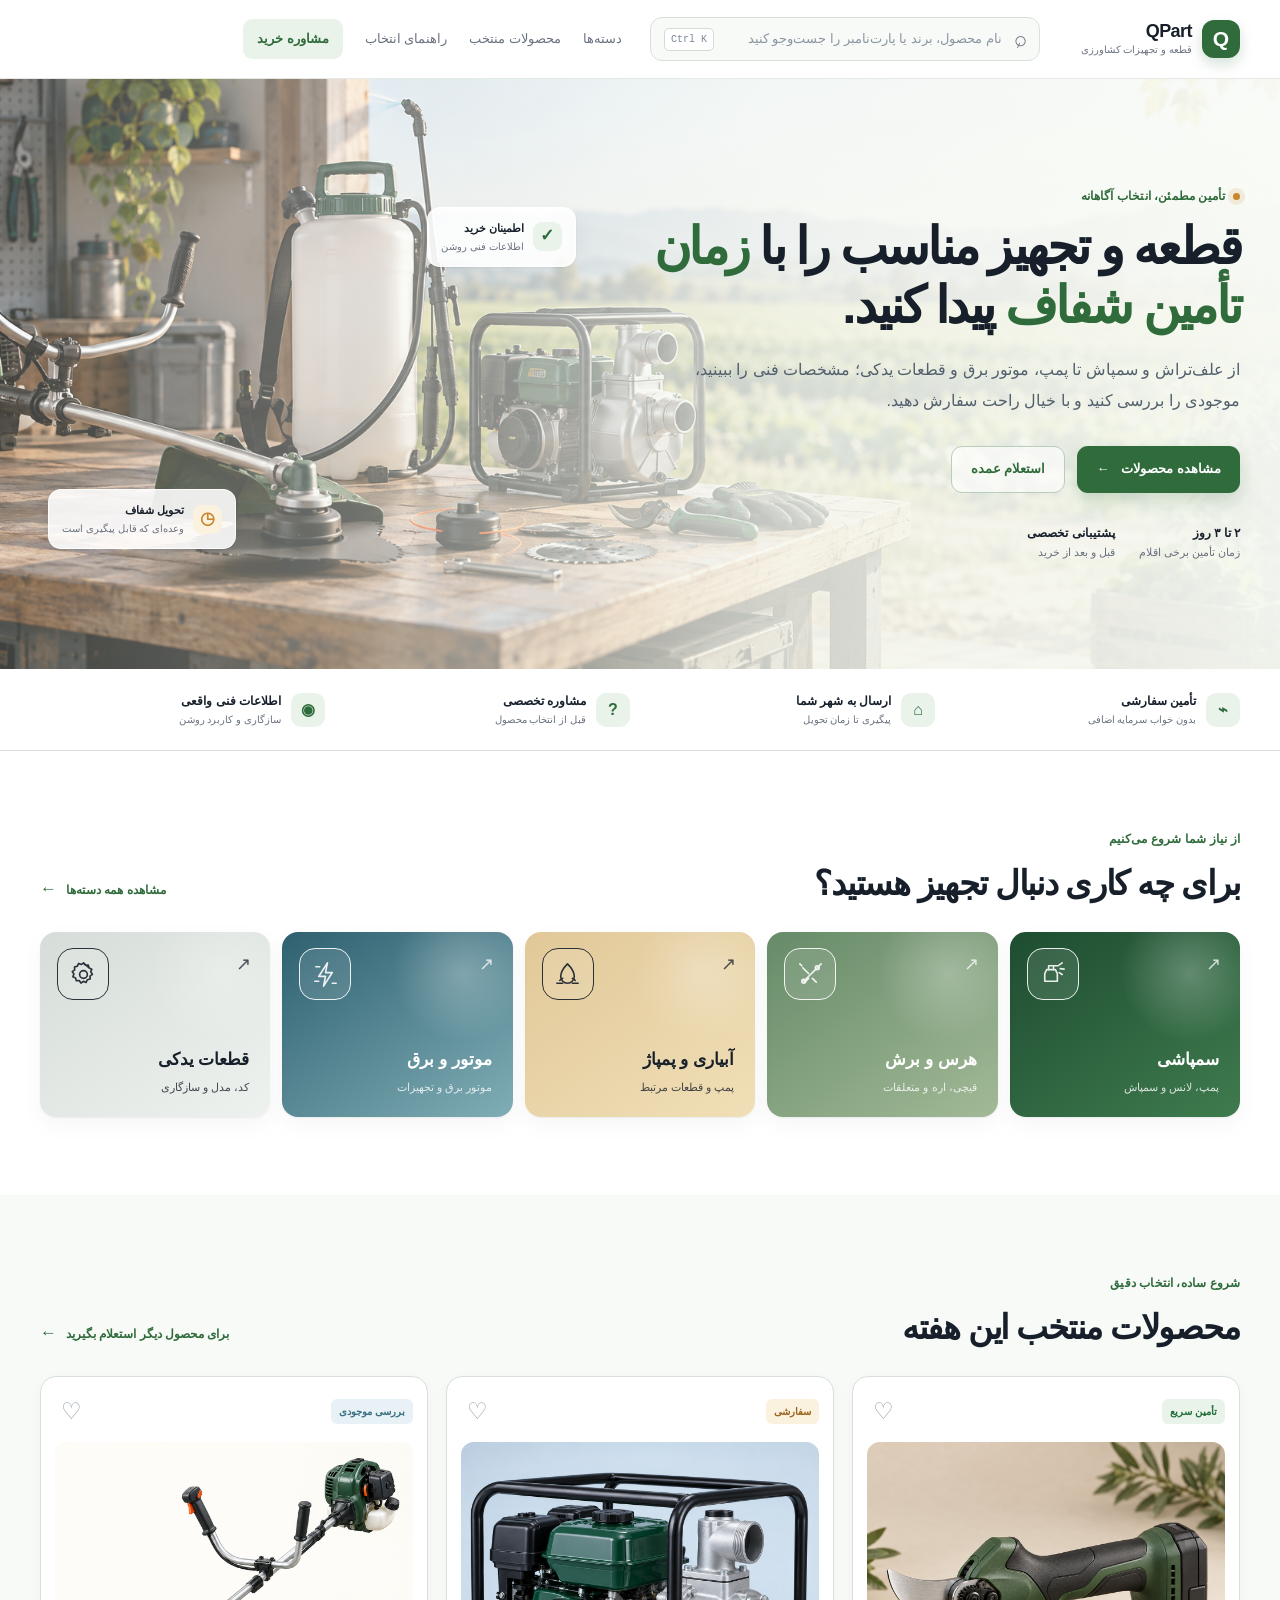
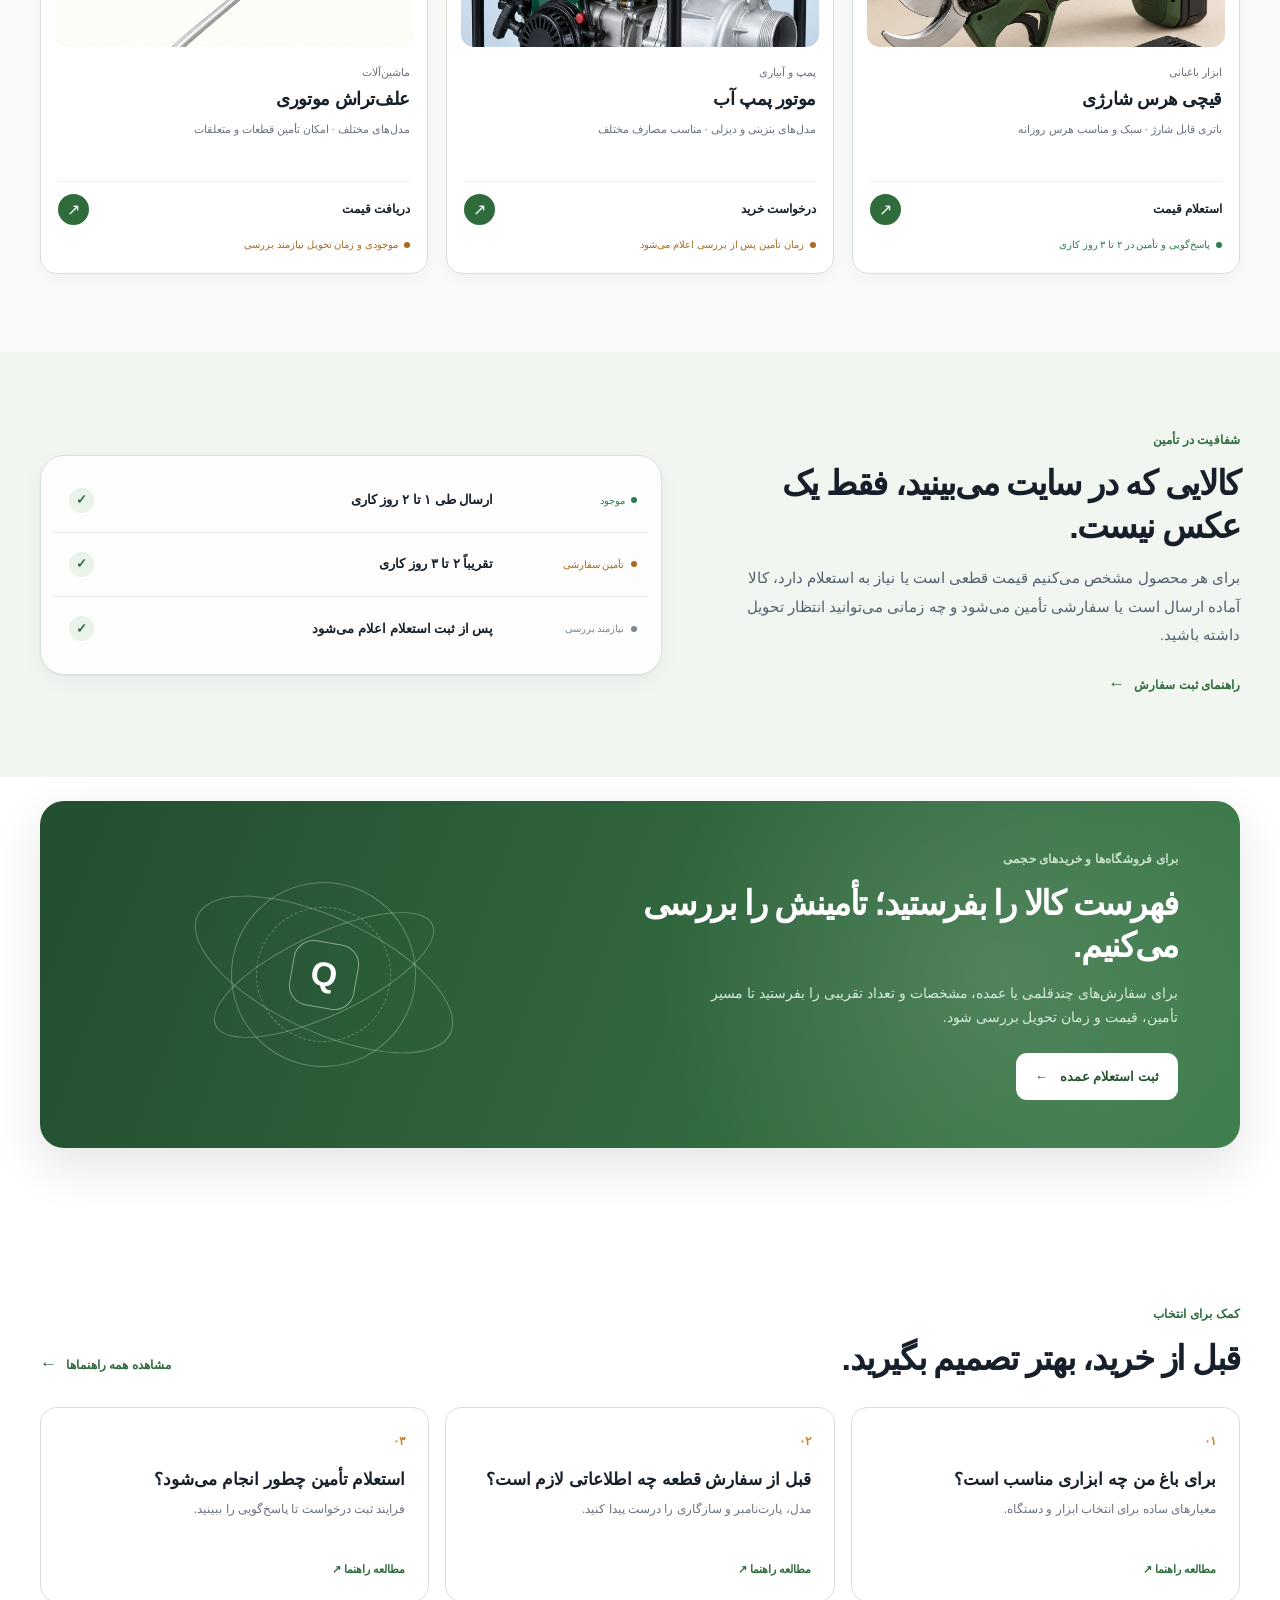
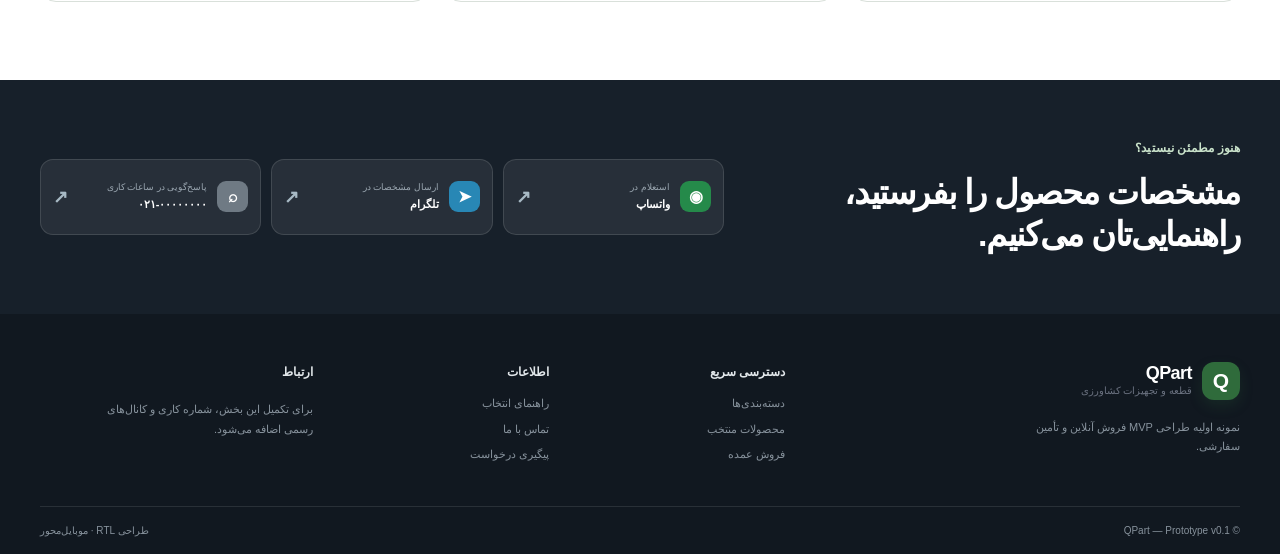
==== Website Design/prototype/index.html @ e198e79a "Add QPart website prototype and project assets" ====
<!doctype html>
<html lang="fa" dir="rtl">
  <head>
    <meta charset="utf-8" />
    <meta name="viewport" content="width=device-width, initial-scale=1" />
    <title>QPart | تأمین تجهیزات و قطعات کشاورزی</title>
    <meta name="description" content="نمونه اولیه صفحه اصلی QPart برای پیدا کردن محصول، استعلام عمده و تأمین سفارشی." />
    <link rel="stylesheet" href="styles.css" />
  </head>
  <body>
    <header class="site-header">
      <div class="container header-inner">
        <a class="brand" href="#top" aria-label="QPart صفحه اصلی">
          <span class="brand-mark">Q</span>
          <span>
            <strong>QPart</strong>
            <small>قطعه و تجهیزات کشاورزی</small>
          </span>
        </a>

        <label class="search-box">
          <span class="sr-only">جست‌وجوی محصول</span>
          <span class="search-icon">⌕</span>
          <input type="search" placeholder="نام محصول، برند یا پارت‌نامبر را جست‌وجو کنید" />
          <kbd>Ctrl K</kbd>
        </label>

        <nav class="desktop-nav" aria-label="ناوبری اصلی">
          <a href="#categories">دسته‌ها</a>
          <a href="#featured">محصولات منتخب</a>
          <a href="#guides">راهنمای انتخاب</a>
          <a class="nav-contact" href="#contact">مشاوره خرید</a>
        </nav>

        <button class="menu-button" aria-label="بازکردن منو">☰</button>
      </div>
    </header>

    <main id="top">
      <section class="hero">
        <div class="container hero-grid">
          <div class="hero-copy">
            <p class="eyebrow"><span class="eyebrow-dot"></span> تأمین مطمئن، انتخاب آگاهانه</p>
            <h1>قطعه و تجهیز مناسب را با <em>زمان تأمین شفاف</em> پیدا کنید.</h1>
            <p class="hero-text">از علف‌تراش و سمپاش تا پمپ، موتور برق و قطعات یدکی؛ مشخصات فنی را ببینید، موجودی را بررسی کنید و با خیال راحت سفارش دهید.</p>
            <div class="hero-actions">
              <a class="button button-primary" href="#featured">مشاهده محصولات <span>←</span></a>
              <a class="button button-secondary" href="#bulk">استعلام عمده</a>
            </div>
            <div class="hero-meta">
              <span><b>۲ تا ۳ روز</b> زمان تأمین برخی اقلام</span>
              <span><b>پشتیبانی تخصصی</b> قبل و بعد از خرید</span>
            </div>
          </div>
          <div class="hero-visual" aria-label="تصویر مفهومی تجهیزات کشاورزی">
            <div class="floating-note note-top"><span class="note-icon">✓</span><span><b>اطمینان خرید</b><small>اطلاعات فنی روشن</small></span></div>
            <div class="floating-note note-bottom"><span class="note-icon note-warm">◷</span><span><b>تحویل شفاف</b><small>وعده‌ای که قابل پیگیری است</small></span></div>
          </div>
        </div>
      </section>

      <section class="trust-strip" aria-label="مزیت‌های QPart">
        <div class="container trust-grid">
          <div class="trust-item"><span class="trust-icon">⌁</span><span><b>تأمین سفارشی</b><small>بدون خواب سرمایه اضافی</small></span></div>
          <div class="trust-item"><span class="trust-icon">⌂</span><span><b>ارسال به شهر شما</b><small>پیگیری تا زمان تحویل</small></span></div>
          <div class="trust-item"><span class="trust-icon">?</span><span><b>مشاوره تخصصی</b><small>قبل از انتخاب محصول</small></span></div>
          <div class="trust-item"><span class="trust-icon">◉</span><span><b>اطلاعات فنی واقعی</b><small>سازگاری و کاربرد روشن</small></span></div>
        </div>
      </section>

      <section class="section" id="categories">
        <div class="container">
          <div class="section-heading">
            <div><p class="eyebrow">از نیاز شما شروع می‌کنیم</p><h2>برای چه کاری دنبال تجهیز هستید؟</h2></div>
            <a class="text-link" href="#featured">مشاهده همه دسته‌ها <span>←</span></a>
          </div>
          <div class="category-grid">
            <a class="category-card category-dark" href="#featured"><span class="category-icon" aria-hidden="true"><svg viewBox="0 0 32 32"><path d="M10 11h9l2 4v8H8v-8l2-4Z"/><path d="M12 11V7h5v4M17 7h5"/><path d="m23 6 3-2M24 10l4 .5M23 14l3 2"/></svg></span><strong>سمپاشی</strong><small>پمپ، لانس و سمپاش</small><span class="category-arrow">↗</span></a>
            <a class="category-card category-sage" href="#featured"><span class="category-icon" aria-hidden="true"><svg viewBox="0 0 32 32"><path d="m9 23 14-14M8 9l6 6M24 8l-6 6M10 24l4-4M22 24l-4-4"/><path d="M7 7 5 5M25 7l2-2"/><circle cx="9" cy="23" r="2"/><circle cx="23" cy="9" r="2"/></svg></span><strong>هرس و برش</strong><small>قیچی، اره و متعلقات</small><span class="category-arrow">↗</span></a>
            <a class="category-card category-sand" href="#featured"><span class="category-icon" aria-hidden="true"><svg viewBox="0 0 32 32"><path d="M16 5s-7 7-7 13a7 7 0 0 0 14 0c0-6-7-13-7-13Z"/><path d="M5 25h6M21 25h6M8 22l3-2M24 22l-3-2"/></svg></span><strong>آبیاری و پمپاژ</strong><small>پمپ و قطعات مرتبط</small><span class="category-arrow">↗</span></a>
            <a class="category-card category-blue" href="#featured"><span class="category-icon" aria-hidden="true"><svg viewBox="0 0 32 32"><path d="m18 4-9 14h7l-2 10 9-14h-7l2-10Z"/><path d="M6 8h4M5 23h4M23 25h4"/></svg></span><strong>موتور و برق</strong><small>موتور برق و تجهیزات</small><span class="category-arrow">↗</span></a>
            <a class="category-card category-gray" href="#featured"><span class="category-icon" aria-hidden="true"><svg viewBox="0 0 32 32"><path d="m16 4 2 2.5 3-.2.8 3 2.8 1.2-1.1 2.8 1.7 2.5-2.5 1.8.2 3-3 .8-1.2 2.8-2.8-1.1-2.5 1.7-1.8-2.5-3 .2-.8-3-2.8-1.2 1.1-2.8-1.7-2.5 2.5-1.8-.2-3 3-.8 1.2-2.8 2.8 1.1 2.5-1.7 1.8 2.5 3-.2.8 3Z"/><circle cx="16" cy="16" r="4"/></svg></span><strong>قطعات یدکی</strong><small>کد، مدل و سازگاری</small><span class="category-arrow">↗</span></a>
          </div>
        </div>
      </section>

      <section class="section section-muted" id="featured">
        <div class="container">
          <div class="section-heading">
            <div><p class="eyebrow">شروع ساده، انتخاب دقیق</p><h2>محصولات منتخب این هفته</h2></div>
            <a class="text-link" href="#contact">برای محصول دیگر استعلام بگیرید <span>←</span></a>
          </div>
          <div class="product-grid">
            <article class="product-card">
              <div class="product-top"><span class="status-badge status-ready">تأمین سریع</span><button class="favorite" aria-label="افزودن به علاقه‌مندی">♡</button></div>
              <div class="product-visual visual-green"><img src="assets/product-pruning-shears.png" alt="قیچی هرس شارژی"></div>
              <div class="product-body"><p class="product-category">ابزار باغبانی</p><h3>قیچی هرس شارژی</h3><p class="product-spec">باتری قابل شارژ · سبک و مناسب هرس روزانه</p><div class="product-bottom"><span class="price">استعلام قیمت</span><a href="#contact" class="round-arrow" aria-label="مشاهده محصول">↗</a></div><div class="supply supply-green"><i></i> پاسخ‌گویی و تأمین در ۲ تا ۳ روز کاری</div></div>
            </article>
            <article class="product-card">
              <div class="product-top"><span class="status-badge status-custom">سفارشی</span><button class="favorite" aria-label="افزودن به علاقه‌مندی">♡</button></div>
              <div class="product-visual visual-blue"><img src="assets/product-water-pump.png" alt="موتور پمپ آب"></div>
              <div class="product-body"><p class="product-category">پمپ و آبیاری</p><h3>موتور پمپ آب</h3><p class="product-spec">مدل‌های بنزینی و دیزلی · مناسب مصارف مختلف</p><div class="product-bottom"><span class="price">درخواست خرید</span><a href="#contact" class="round-arrow" aria-label="مشاهده محصول">↗</a></div><div class="supply supply-orange"><i></i> زمان تأمین پس از بررسی اعلام می‌شود</div></div>
            </article>
            <article class="product-card">
              <div class="product-top"><span class="status-badge status-check">بررسی موجودی</span><button class="favorite" aria-label="افزودن به علاقه‌مندی">♡</button></div>
              <div class="product-visual visual-warm"><img src="assets/product-brush-cutter.png" alt="علف‌تراش موتوری"></div>
              <div class="product-body"><p class="product-category">ماشین‌آلات</p><h3>علف‌تراش موتوری</h3><p class="product-spec">مدل‌های مختلف · امکان تأمین قطعات و متعلقات</p><div class="product-bottom"><span class="price">دریافت قیمت</span><a href="#contact" class="round-arrow" aria-label="مشاهده محصول">↗</a></div><div class="supply supply-orange"><i></i> موجودی و زمان تحویل نیازمند بررسی</div></div>
            </article>
          </div>
        </div>
      </section>

      <section class="section supply-section">
        <div class="container supply-grid">
          <div><p class="eyebrow">شفافیت در تأمین</p><h2>کالایی که در سایت می‌بینید، فقط یک عکس نیست.</h2><p class="section-text">برای هر محصول مشخص می‌کنیم قیمت قطعی است یا نیاز به استعلام دارد، کالا آماده ارسال است یا سفارشی تأمین می‌شود و چه زمانی می‌توانید انتظار تحویل داشته باشید.</p><a class="text-link" href="#contact">راهنمای ثبت سفارش <span>←</span></a></div>
          <div class="status-panel"><div class="status-row"><span class="supply supply-green"><i></i> موجود</span><b>ارسال طی ۱ تا ۲ روز کاری</b><span class="status-checkmark">✓</span></div><div class="status-row"><span class="supply supply-orange"><i></i> تأمین سفارشی</span><b>تقریباً ۲ تا ۳ روز کاری</b><span class="status-checkmark">✓</span></div><div class="status-row"><span class="supply supply-muted"><i></i> نیازمند بررسی</span><b>پس از ثبت استعلام اعلام می‌شود</b><span class="status-checkmark">✓</span></div></div>
        </div>
      </section>

      <section class="section bulk-section" id="bulk">
        <div class="container bulk-card">
          <div class="bulk-copy"><p class="eyebrow eyebrow-light">برای فروشگاه‌ها و خریدهای حجمی</p><h2>فهرست کالا را بفرستید؛ تأمینش را بررسی می‌کنیم.</h2><p>برای سفارش‌های چندقلمی یا عمده، مشخصات و تعداد تقریبی را بفرستید تا مسیر تأمین، قیمت و زمان تحویل بررسی شود.</p><a class="button button-light" href="#contact">ثبت استعلام عمده <span>←</span></a></div>
          <div class="bulk-lines" aria-hidden="true"><span></span><span></span><span></span><span></span><b>Q</b></div>
        </div>
      </section>

      <section class="section" id="guides">
        <div class="container">
          <div class="section-heading"><div><p class="eyebrow">کمک برای انتخاب</p><h2>قبل از خرید، بهتر تصمیم بگیرید.</h2></div><a class="text-link" href="#contact">مشاهده همه راهنماها <span>←</span></a></div>
          <div class="guide-grid"><a class="guide-card" href="#contact"><span class="guide-number">۰۱</span><h3>برای باغ من چه ابزاری مناسب است؟</h3><p>معیارهای ساده برای انتخاب ابزار و دستگاه.</p><span class="guide-link">مطالعه راهنما ↗</span></a><a class="guide-card" href="#contact"><span class="guide-number">۰۲</span><h3>قبل از سفارش قطعه چه اطلاعاتی لازم است؟</h3><p>مدل، پارت‌نامبر و سازگاری را درست پیدا کنید.</p><span class="guide-link">مطالعه راهنما ↗</span></a><a class="guide-card" href="#contact"><span class="guide-number">۰۳</span><h3>استعلام تأمین چطور انجام می‌شود؟</h3><p>فرایند ثبت درخواست تا پاسخ‌گویی را ببینید.</p><span class="guide-link">مطالعه راهنما ↗</span></a></div>
        </div>
      </section>

      <section class="contact-section" id="contact">
        <div class="container contact-inner"><div><p class="eyebrow eyebrow-light">هنوز مطمئن نیستید؟</p><h2>مشخصات محصول را بفرستید، راهنمایی‌تان می‌کنیم.</h2></div><div class="contact-actions"><a class="contact-action action-whatsapp" href="#contact"><span>◉</span><span><small>استعلام در</small><b>واتساپ</b></span><strong>↗</strong></a><a class="contact-action action-telegram" href="#contact"><span>➤</span><span><small>ارسال مشخصات در</small><b>تلگرام</b></span><strong>↗</strong></a><a class="contact-action action-phone" href="tel:+982100000000"><span>⌕</span><span><small>پاسخ‌گویی در ساعات کاری</small><b>۰۲۱-۰۰۰۰۰۰۰۰</b></span><strong>↗</strong></a></div></div>
      </section>
    </main>

    <footer class="site-footer"><div class="container footer-grid"><div><a class="brand brand-footer" href="#top"><span class="brand-mark">Q</span><span><strong>QPart</strong><small>قطعه و تجهیزات کشاورزی</small></span></a><p>نمونه اولیه طراحی MVP فروش آنلاین و تأمین سفارشی.</p></div><div><h4>دسترسی سریع</h4><a href="#categories">دسته‌بندی‌ها</a><a href="#featured">محصولات منتخب</a><a href="#bulk">فروش عمده</a></div><div><h4>اطلاعات</h4><a href="#guides">راهنمای انتخاب</a><a href="#contact">تماس با ما</a><a href="#contact">پیگیری درخواست</a></div><div><h4>ارتباط</h4><p>برای تکمیل این بخش، شماره کاری و کانال‌های رسمی اضافه می‌شود.</p></div></div><div class="container footer-bottom"><span>© QPart — Prototype v0.1</span><span>طراحی RTL · موبایل‌محور</span></div></footer>
  </body>
</html>
---- Website Design/prototype/styles.css ----
:root {
  --ink: #17202a;
  --text: #374151;
  --muted: #6b7280;
  --border: #d9e0da;
  --surface: #f7faf7;
  --white: #ffffff;
  --primary: #2f6b3b;
  --primary-dark: #24552f;
  --primary-soft: #eaf3ea;
  --orange: #c8872e;
  --orange-soft: #fbf1df;
  --blue-soft: #e8f1f5;
  --radius-sm: 8px;
  --radius-md: 16px;
  --radius-lg: 24px;
  --shadow-sm: 0 1px 2px rgba(23, 32, 42, .06), 0 8px 24px rgba(23, 32, 42, .04);
  --shadow-lg: 0 18px 50px rgba(23, 32, 42, .12);
  --container: 1200px;
}

* { box-sizing: border-box; }
html { scroll-behavior: smooth; }
body { margin: 0; color: var(--text); background: var(--white); font-family: Vazirmatn, Tahoma, Arial, sans-serif; line-height: 1.7; }
a { color: inherit; text-decoration: none; }
button, input { font: inherit; }
.container { width: min(var(--container), calc(100% - 64px)); margin-inline: auto; }
.sr-only { position: absolute; width: 1px; height: 1px; padding: 0; margin: -1px; overflow: hidden; clip: rect(0, 0, 0, 0); white-space: nowrap; border: 0; }

.site-header { position: sticky; top: 0; z-index: 20; background: rgba(255,255,255,.92); backdrop-filter: blur(14px); border-bottom: 1px solid rgba(217,224,218,.7); }
.header-inner { min-height: 78px; display: flex; align-items: center; gap: 28px; }
.brand { display: inline-flex; align-items: center; gap: 10px; min-width: 172px; }
.brand-mark { width: 38px; height: 38px; display: grid; place-items: center; border-radius: 12px; color: var(--white); background: var(--primary); font-size: 21px; font-weight: 800; box-shadow: 0 6px 14px rgba(47,107,59,.2); }
.brand strong { display: block; color: var(--ink); font-size: 18px; line-height: 1.15; letter-spacing: -.03em; }
.brand small { display: block; color: var(--muted); font-size: 10px; line-height: 1.5; white-space: nowrap; }
.search-box { height: 44px; max-width: 390px; flex: 1; display: flex; align-items: center; gap: 9px; padding: 0 13px; border: 1px solid var(--border); border-radius: 12px; color: var(--muted); background: var(--surface); }
.search-box input { min-width: 0; flex: 1; border: 0; outline: 0; color: var(--ink); background: transparent; font-size: 13px; }
.search-box input::placeholder { color: #8b96a1; }
.search-icon { font-size: 22px; line-height: 1; transform: rotate(-20deg); }
kbd { padding: 2px 6px; border: 1px solid #d4dad5; border-radius: 5px; color: #7b8794; background: var(--white); font-size: 10px; direction: ltr; }
.desktop-nav { display: flex; align-items: center; gap: 22px; color: var(--muted); font-size: 13px; white-space: nowrap; }
.desktop-nav a { transition: color .2s ease; }
.desktop-nav a:hover { color: var(--primary); }
.desktop-nav .nav-contact { padding: 9px 14px; border-radius: 9px; color: var(--primary); background: var(--primary-soft); font-weight: 700; }
.menu-button { display: none; border: 0; color: var(--ink); background: transparent; font-size: 22px; }

.hero { position: relative; isolation: isolate; overflow: hidden; background-image: linear-gradient(to left, rgba(247,250,245,.96) 0%, rgba(247,250,245,.78) 38%, rgba(247,250,245,.3) 73%, rgba(247,250,245,.08) 100%), url("assets/hero-agriculture.png"); background-position: center; background-size: cover; }
.hero::after { content: ""; position: absolute; inset: 0; z-index: -1; background: linear-gradient(180deg, rgba(255,255,255,.18), rgba(235,243,232,.2)); pointer-events: none; }
.hero-grid { min-height: 590px; display: grid; grid-template-columns: 1.06fr .94fr; align-items: center; gap: 60px; padding-block: 66px; }
.hero-copy { position: relative; z-index: 2; max-width: 610px; }
.eyebrow { display: flex; align-items: center; gap: 8px; margin: 0 0 12px; color: var(--primary); font-size: 12px; font-weight: 800; letter-spacing: .01em; }
.eyebrow-dot { width: 7px; height: 7px; border-radius: 50%; background: var(--orange); box-shadow: 0 0 0 5px rgba(200,135,46,.14); }
h1, h2, h3, p { margin-top: 0; }
h1 { max-width: 610px; margin-bottom: 19px; color: var(--ink); font-size: clamp(34px, 4vw, 56px); font-weight: 800; letter-spacing: -.055em; line-height: 1.15; }
h1 em { color: var(--primary); font-style: normal; }
.hero-text { max-width: 570px; margin-bottom: 30px; color: #52606d; font-size: 16px; line-height: 1.9; }
.hero-actions { display: flex; align-items: center; gap: 12px; margin-bottom: 30px; }
.button { min-height: 47px; display: inline-flex; align-items: center; justify-content: center; gap: 12px; padding: 0 19px; border-radius: 11px; font-size: 13px; font-weight: 800; transition: transform .2s ease, box-shadow .2s ease, background .2s ease; }
.button:hover { transform: translateY(-2px); }
.button-primary { color: var(--white); background: var(--primary); box-shadow: 0 8px 18px rgba(47,107,59,.2); }
.button-primary:hover { background: var(--primary-dark); box-shadow: 0 12px 25px rgba(47,107,59,.26); }
.button-secondary { color: var(--primary); border: 1px solid #b8ceb9; background: rgba(255,255,255,.65); }
.button-secondary:hover { background: var(--white); }
.hero-meta { display: flex; flex-wrap: wrap; gap: 24px; color: var(--muted); font-size: 11px; }
.hero-meta b { display: block; color: var(--ink); font-size: 12px; }
.hero-visual { min-height: 430px; position: relative; z-index: 1; }
.hero-product-info { padding: 10px 5px 6px; }
.hero-product-info strong { display: block; margin: 2px 0 6px; color: var(--ink); font-size: 16px; }
.mini-label, .product-category { color: var(--muted); font-size: 11px; }
.arrow-badge, .round-arrow { display: grid; place-items: center; border-radius: 50%; color: var(--white); background: var(--primary); }
.arrow-badge { position: absolute; left: 19px; bottom: 18px; width: 29px; height: 29px; font-size: 16px; }
.floating-note { position: absolute; z-index: 4; display: flex; align-items: center; gap: 9px; padding: 11px 13px; border: 1px solid rgba(255,255,255,.8); border-radius: 13px; background: rgba(255,255,255,.88); box-shadow: var(--shadow-sm); font-size: 11px; }
.floating-note b, .floating-note small { display: block; }
.floating-note b { color: var(--ink); font-size: 11px; }
.floating-note small { color: var(--muted); font-size: 10px; }
.note-top { top: 48px; right: 0; }
.note-bottom { bottom: 40px; left: 8px; }
.note-icon { display: grid; place-items: center; width: 29px; height: 29px; border-radius: 9px; color: var(--primary); background: var(--primary-soft); font-size: 17px; font-weight: 800; }
.note-warm { color: var(--orange); background: var(--orange-soft); }
.product-visual { aspect-ratio: 1.7; display: grid; place-items: center; overflow: hidden; border-radius: 13px; color: rgba(255,255,255,.88); font-size: 64px; line-height: 1; }
.product-visual img { display: block; width: 100%; height: 100%; object-fit: contain; }
.visual-orange { background: radial-gradient(circle at 25% 20%, #f3bf74, transparent 38%), linear-gradient(135deg, #8f552a, #c8872e); }
.visual-green { background: radial-gradient(circle at 75% 30%, #8fc19a, transparent 32%), linear-gradient(135deg, #235b36, #6d9b61); }
.visual-blue { background: radial-gradient(circle at 25% 25%, #b3d5db, transparent 36%), linear-gradient(135deg, #2d6173, #83b1b5); }
.visual-warm { background: radial-gradient(circle at 80% 20%, #f3cc8b, transparent 34%), linear-gradient(135deg, #6f4d35, #b88750); }

.trust-strip { border-bottom: 1px solid var(--border); background: var(--white); }
.trust-grid { display: grid; grid-template-columns: repeat(4, 1fr); gap: 20px; padding-block: 22px; }
.trust-item { display: flex; align-items: center; gap: 10px; }
.trust-item b, .trust-item small { display: block; }
.trust-item b { color: var(--ink); font-size: 12px; }
.trust-item small { color: var(--muted); font-size: 10px; }
.trust-icon { display: grid; place-items: center; width: 34px; height: 34px; border-radius: 10px; color: var(--primary); background: var(--primary-soft); font-size: 16px; font-weight: 800; }

.section { padding-block: 78px; }
.section-muted { background: var(--surface); }
.section-heading { display: flex; align-items: end; justify-content: space-between; gap: 20px; margin-bottom: 28px; }
h2 { margin-bottom: 0; color: var(--ink); font-size: clamp(24px, 3vw, 34px); line-height: 1.25; letter-spacing: -.04em; }
.text-link { display: inline-flex; align-items: center; gap: 9px; color: var(--primary); font-size: 12px; font-weight: 800; white-space: nowrap; }
.text-link span { font-size: 17px; transition: transform .2s ease; }
.text-link:hover span { transform: translateX(-4px); }
.category-grid { display: grid; grid-template-columns: repeat(5, 1fr); gap: 12px; }
.category-card { min-height: 185px; position: relative; display: flex; flex-direction: column; justify-content: end; overflow: hidden; padding: 21px; border-radius: var(--radius-md); color: var(--white); box-shadow: var(--shadow-sm); transition: transform .2s ease, box-shadow .2s ease; }
.category-card:hover { transform: translateY(-4px); box-shadow: var(--shadow-lg); }
.category-card::before { content: ""; position: absolute; inset: 0; background: radial-gradient(circle at 78% 22%, rgba(255,255,255,.25), transparent 30%); pointer-events: none; }
.category-dark { background: linear-gradient(145deg, #1e4d31, #3f7b4e); }
.category-sage { background: linear-gradient(145deg, #668b68, #a2b997); }
.category-sand { color: var(--ink); background: linear-gradient(145deg, #e1c898, #f0dfb7); }
.category-blue { background: linear-gradient(145deg, #2e6070, #80aeb6); }
.category-gray { color: var(--ink); background: linear-gradient(145deg, #d6ddd8, #eef2ef); }
.category-icon { position: absolute; top: 16px; left: 17px; width: 52px; height: 52px; display: grid; place-items: center; border: 1px solid currentColor; border-radius: 16px; background: rgba(255,255,255,.12); opacity: .9; }
.category-icon svg { width: 31px; height: 31px; fill: none; stroke: currentColor; stroke-linecap: round; stroke-linejoin: round; stroke-width: 1.7; }
.category-card strong { position: relative; font-size: 17px; }
.category-card small { position: relative; margin-top: 3px; opacity: .8; font-size: 11px; }
.category-arrow { position: absolute; top: 17px; right: 19px; opacity: .75; font-size: 18px; }

.product-grid { display: grid; grid-template-columns: repeat(3, 1fr); gap: 18px; }
.product-card { overflow: hidden; border: 1px solid var(--border); border-radius: var(--radius-md); background: var(--white); box-shadow: 0 4px 15px rgba(23,32,42,.03); transition: transform .2s ease, box-shadow .2s ease; }
.product-card:hover { transform: translateY(-4px); box-shadow: var(--shadow-lg); }
.product-top { min-height: 38px; display: flex; align-items: center; justify-content: space-between; padding: 14px 14px 0; }
.status-badge { padding: 4px 8px; border-radius: 6px; font-size: 10px; font-weight: 800; }
.status-ready { color: #23713a; background: var(--primary-soft); }
.status-custom { color: #9a641d; background: var(--orange-soft); }
.status-check { color: #397183; background: var(--blue-soft); }
.favorite { border: 0; color: #9aa4ad; background: transparent; font-size: 23px; cursor: pointer; }
.product-card .product-visual { margin: 10px 14px 0; aspect-ratio: 1.75; background: #f3f5ef; }
.product-body { padding: 16px 17px 17px; }
.product-category { margin-bottom: 2px; }
.product-body h3 { margin-bottom: 6px; color: var(--ink); font-size: 18px; letter-spacing: -.02em; }
.product-spec { min-height: 48px; margin-bottom: 13px; color: var(--muted); font-size: 11px; line-height: 1.8; }
.product-bottom { display: flex; align-items: center; justify-content: space-between; padding-top: 12px; border-top: 1px solid #eef1ef; }
.price { color: var(--ink); font-size: 12px; font-weight: 800; }
.round-arrow { width: 31px; height: 31px; font-size: 16px; }
.supply { display: inline-flex; align-items: center; gap: 6px; color: var(--muted); font-size: 10px; }
.supply i { width: 6px; height: 6px; display: inline-block; border-radius: 50%; background: currentColor; }
.supply-green { color: #2e7d52; }
.supply-orange { color: #a96b1f; }
.supply-muted { color: #7b8794; }
.product-body .supply { margin-top: 11px; }

.supply-section { background: #f1f6f1; }
.supply-grid { display: grid; grid-template-columns: .9fr 1.1fr; align-items: center; gap: 70px; }
.section-text { max-width: 540px; margin: 17px 0 20px; color: #52606d; font-size: 15px; line-height: 1.9; }
.status-panel { padding: 13px; border: 1px solid #d6e2d7; border-radius: var(--radius-lg); background: rgba(255,255,255,.8); box-shadow: var(--shadow-sm); }
.status-row { min-height: 64px; display: grid; grid-template-columns: 130px 1fr 29px; align-items: center; gap: 13px; padding: 0 11px; border-bottom: 1px solid #e8eee9; }
.status-row:last-child { border-bottom: 0; }
.status-row b { color: var(--ink); font-size: 13px; font-weight: 600; }
.status-checkmark { display: grid; place-items: center; width: 25px; height: 25px; border-radius: 50%; color: var(--primary); background: var(--primary-soft); font-size: 13px; font-weight: 800; }

.bulk-section { padding-top: 24px; }
.bulk-card { min-height: 280px; position: relative; display: grid; grid-template-columns: 1fr .7fr; align-items: center; overflow: hidden; padding: 48px 62px; border-radius: var(--radius-lg); color: var(--white); background: linear-gradient(110deg, #234e30, #3c7c4a); box-shadow: var(--shadow-lg); }
.bulk-card::before { content: ""; position: absolute; inset: 0; background: radial-gradient(circle at 80% 50%, rgba(255,255,255,.13), transparent 35%); }
.bulk-copy { position: relative; z-index: 1; max-width: 570px; }
.eyebrow-light { color: #c9e2ca; }
.bulk-copy h2 { max-width: 550px; color: var(--white); }
.bulk-copy p:not(.eyebrow) { max-width: 500px; margin: 15px 0 24px; color: #d8e9d9; font-size: 14px; }
.button-light { color: var(--primary-dark); background: var(--white); }
.button-light:hover { background: #f1f8f1; }
.bulk-lines { position: relative; display: grid; place-items: center; height: 180px; }
.bulk-lines span { position: absolute; width: 240px; height: 82px; border: 1px solid rgba(255,255,255,.28); border-radius: 50%; transform: rotate(-25deg); }
.bulk-lines span:nth-child(2) { width: 280px; height: 115px; transform: rotate(25deg); }
.bulk-lines span:nth-child(3) { width: 185px; height: 185px; }
.bulk-lines span:nth-child(4) { width: 135px; height: 135px; border-style: dashed; }
.bulk-lines b { position: relative; display: grid; place-items: center; width: 66px; height: 66px; border: 1px solid rgba(255,255,255,.45); border-radius: 20px; color: var(--white); font-size: 34px; transform: rotate(10deg); }

.guide-grid { display: grid; grid-template-columns: repeat(3, 1fr); gap: 16px; }
.guide-card { min-height: 195px; display: flex; flex-direction: column; padding: 23px; border: 1px solid var(--border); border-radius: var(--radius-md); background: var(--white); transition: border-color .2s ease, transform .2s ease; }
.guide-card:hover { border-color: #a9c2ac; transform: translateY(-3px); }
.guide-number { color: var(--orange); font-size: 12px; font-weight: 800; }
.guide-card h3 { margin: 15px 0 7px; color: var(--ink); font-size: 17px; line-height: 1.5; }
.guide-card p { margin-bottom: auto; color: var(--muted); font-size: 12px; }
.guide-link { color: var(--primary); font-size: 11px; font-weight: 800; }

.contact-section { padding-block: 58px; color: var(--white); background: var(--ink); }
.contact-inner { display: grid; grid-template-columns: .8fr 1.2fr; align-items: center; gap: 60px; }
.contact-inner h2 { color: var(--white); }
.contact-actions { display: grid; grid-template-columns: repeat(3, 1fr); gap: 10px; }
.contact-action { min-height: 76px; display: flex; align-items: center; gap: 10px; padding: 12px; border: 1px solid rgba(255,255,255,.12); border-radius: 13px; color: var(--white); background: rgba(255,255,255,.07); transition: background .2s ease, transform .2s ease; }
.contact-action:hover { transform: translateY(-3px); background: rgba(255,255,255,.12); }
.contact-action > span:first-child { display: grid; place-items: center; width: 31px; height: 31px; border-radius: 9px; color: var(--white); font-size: 16px; font-weight: 800; }
.action-whatsapp > span:first-child { background: #258a4a; }
.action-telegram > span:first-child { background: #2887b5; }
.action-phone > span:first-child { background: #6f7a84; }
.contact-action small, .contact-action b { display: block; }
.contact-action small { color: #9ca8b2; font-size: 9px; }
.contact-action b { font-size: 11px; }
.contact-action strong { margin-right: auto; color: #a8bac5; font-size: 18px; }

.site-footer { padding-top: 48px; color: #87929c; background: #111820; }
.footer-grid { display: grid; grid-template-columns: 1.5fr .7fr .7fr 1fr; gap: 45px; padding-bottom: 42px; }
.brand-footer strong { color: var(--white); }
.brand-footer p, .footer-grid p { max-width: 230px; margin: 18px 0 0; font-size: 11px; line-height: 1.8; }
.footer-grid h4 { margin: 0 0 12px; color: #e2e7ea; font-size: 12px; }
.footer-grid > div:not(:first-child) a { display: block; margin-top: 7px; font-size: 11px; }
.footer-grid a:hover { color: var(--white); }
.footer-bottom { display: flex; justify-content: space-between; padding-block: 15px; border-top: 1px solid rgba(255,255,255,.1); font-size: 10px; }

@media (max-width: 1050px) {
  .desktop-nav { gap: 12px; }
  .header-inner { gap: 15px; }
  .category-grid { grid-template-columns: repeat(3, 1fr); }
  .category-card:nth-child(4), .category-card:nth-child(5) { min-height: 150px; }
  .hero-grid { gap: 35px; }
  .contact-inner { gap: 30px; }
}
@media (max-width: 800px) {
  .container { width: min(var(--container), calc(100% - 32px)); }
  .header-inner { min-height: 68px; flex-wrap: wrap; padding-block: 10px; }
  .brand { min-width: 140px; }
  .search-box { order: 3; flex-basis: 100%; max-width: none; }
  .desktop-nav { display: none; }
  .menu-button { display: block; margin-right: auto; }
  .hero-grid, .supply-grid, .contact-inner { grid-template-columns: 1fr; }
  .hero-grid { padding-block: 50px; }
  .hero-copy { max-width: none; }
  .hero-visual { min-height: 340px; margin-top: 5px; }
  .note-top { right: 4%; }
  .note-bottom { left: 4%; }
  .trust-grid { grid-template-columns: repeat(2, 1fr); }
  .section { padding-block: 58px; }
  .supply-grid { gap: 30px; }
  .bulk-card { grid-template-columns: 1fr; padding: 40px 30px; }
  .bulk-lines { display: none; }
  .contact-actions { grid-template-columns: 1fr; }
  .footer-grid { grid-template-columns: repeat(2, 1fr); gap: 30px; }
}
@media (max-width: 560px) {
  .hero-actions { align-items: stretch; flex-direction: column; }
  .button { width: 100%; }
  h1 { font-size: 34px; }
  .hero-text { font-size: 14px; }
  .hero-meta { display: grid; grid-template-columns: 1fr 1fr; gap: 12px; }
  .category-grid, .product-grid, .guide-grid { grid-template-columns: 1fr; }
  .category-card { min-height: 150px; }
  .section-heading { align-items: start; flex-direction: column; }
  .section-heading .text-link { margin-top: -8px; }
  .status-row { grid-template-columns: 1fr auto; gap: 7px; padding: 9px 10px; }
  .status-row .supply { grid-column: 1; }
  .status-row b { grid-column: 1; }
  .status-checkmark { grid-column: 2; grid-row: 1 / span 2; }
  .footer-grid { grid-template-columns: 1fr 1fr; gap: 25px 15px; }
  .footer-bottom { align-items: start; flex-direction: column; gap: 5px; }
}
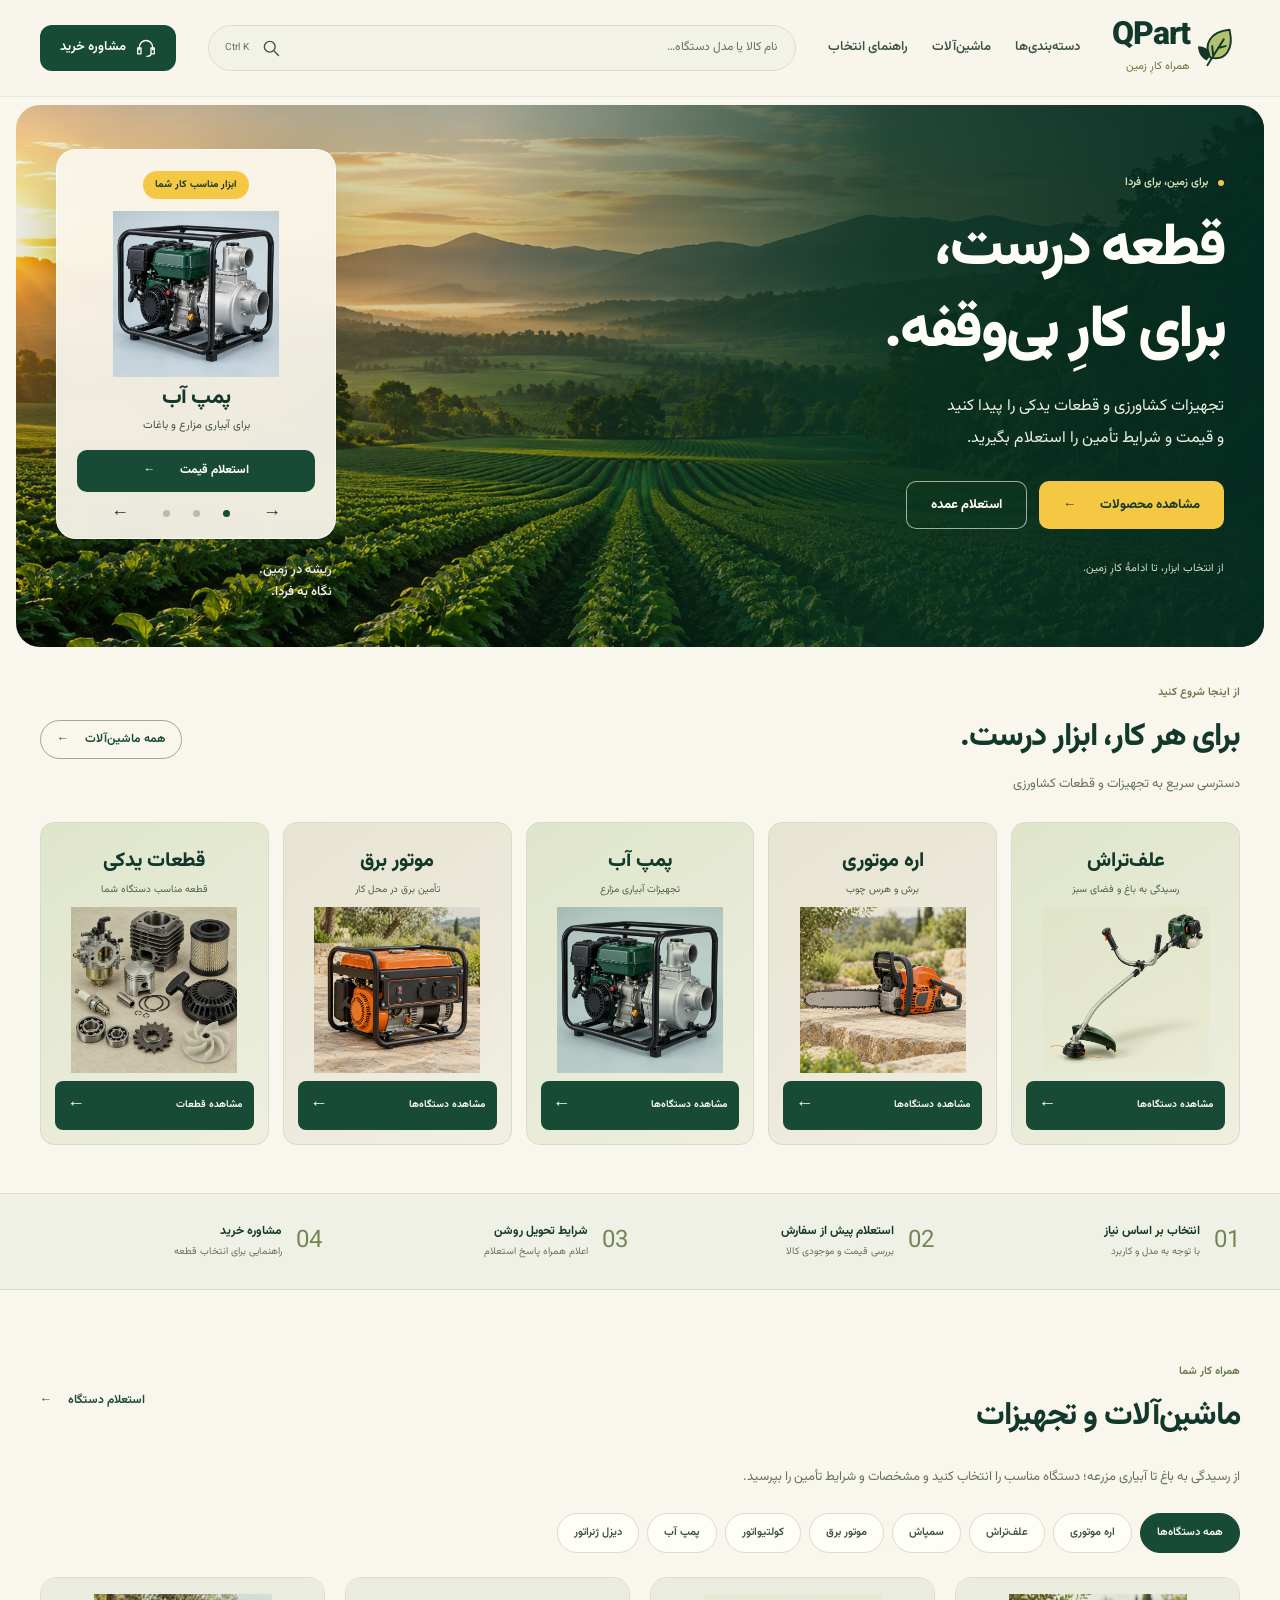
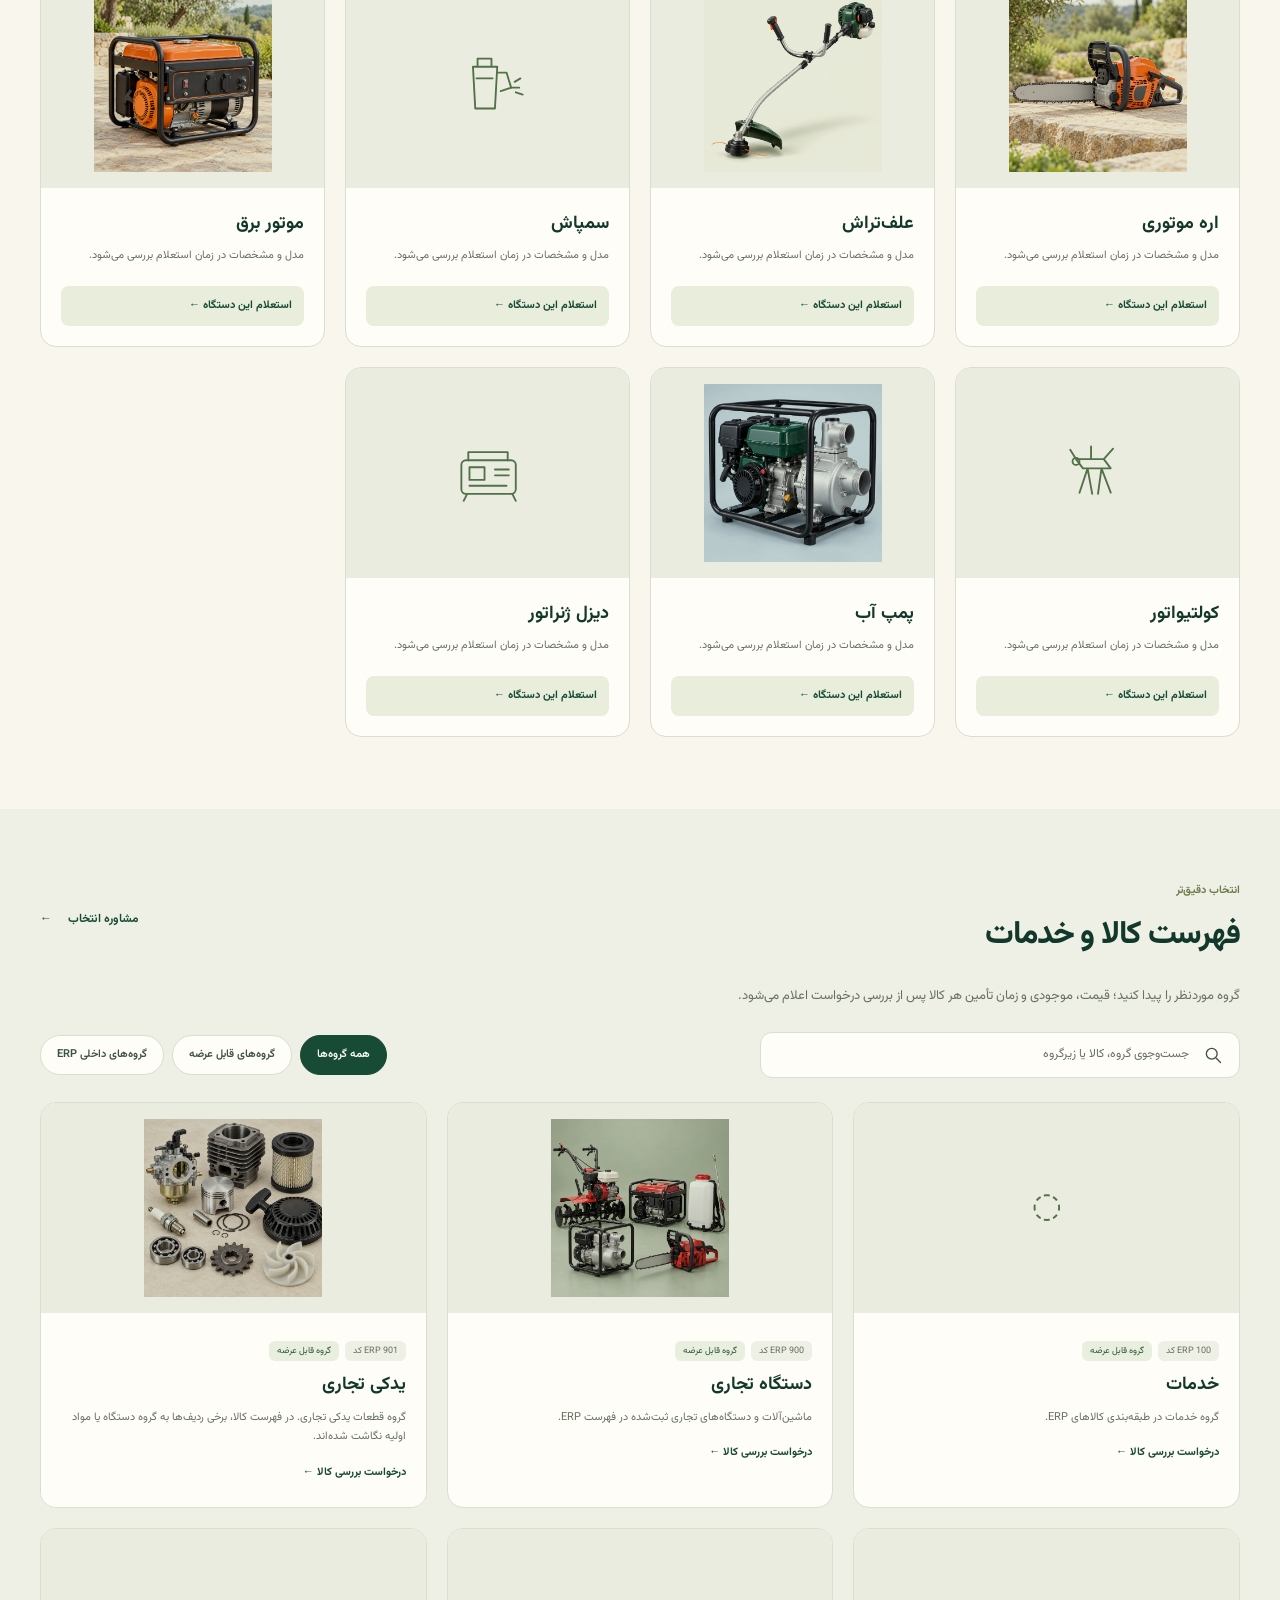
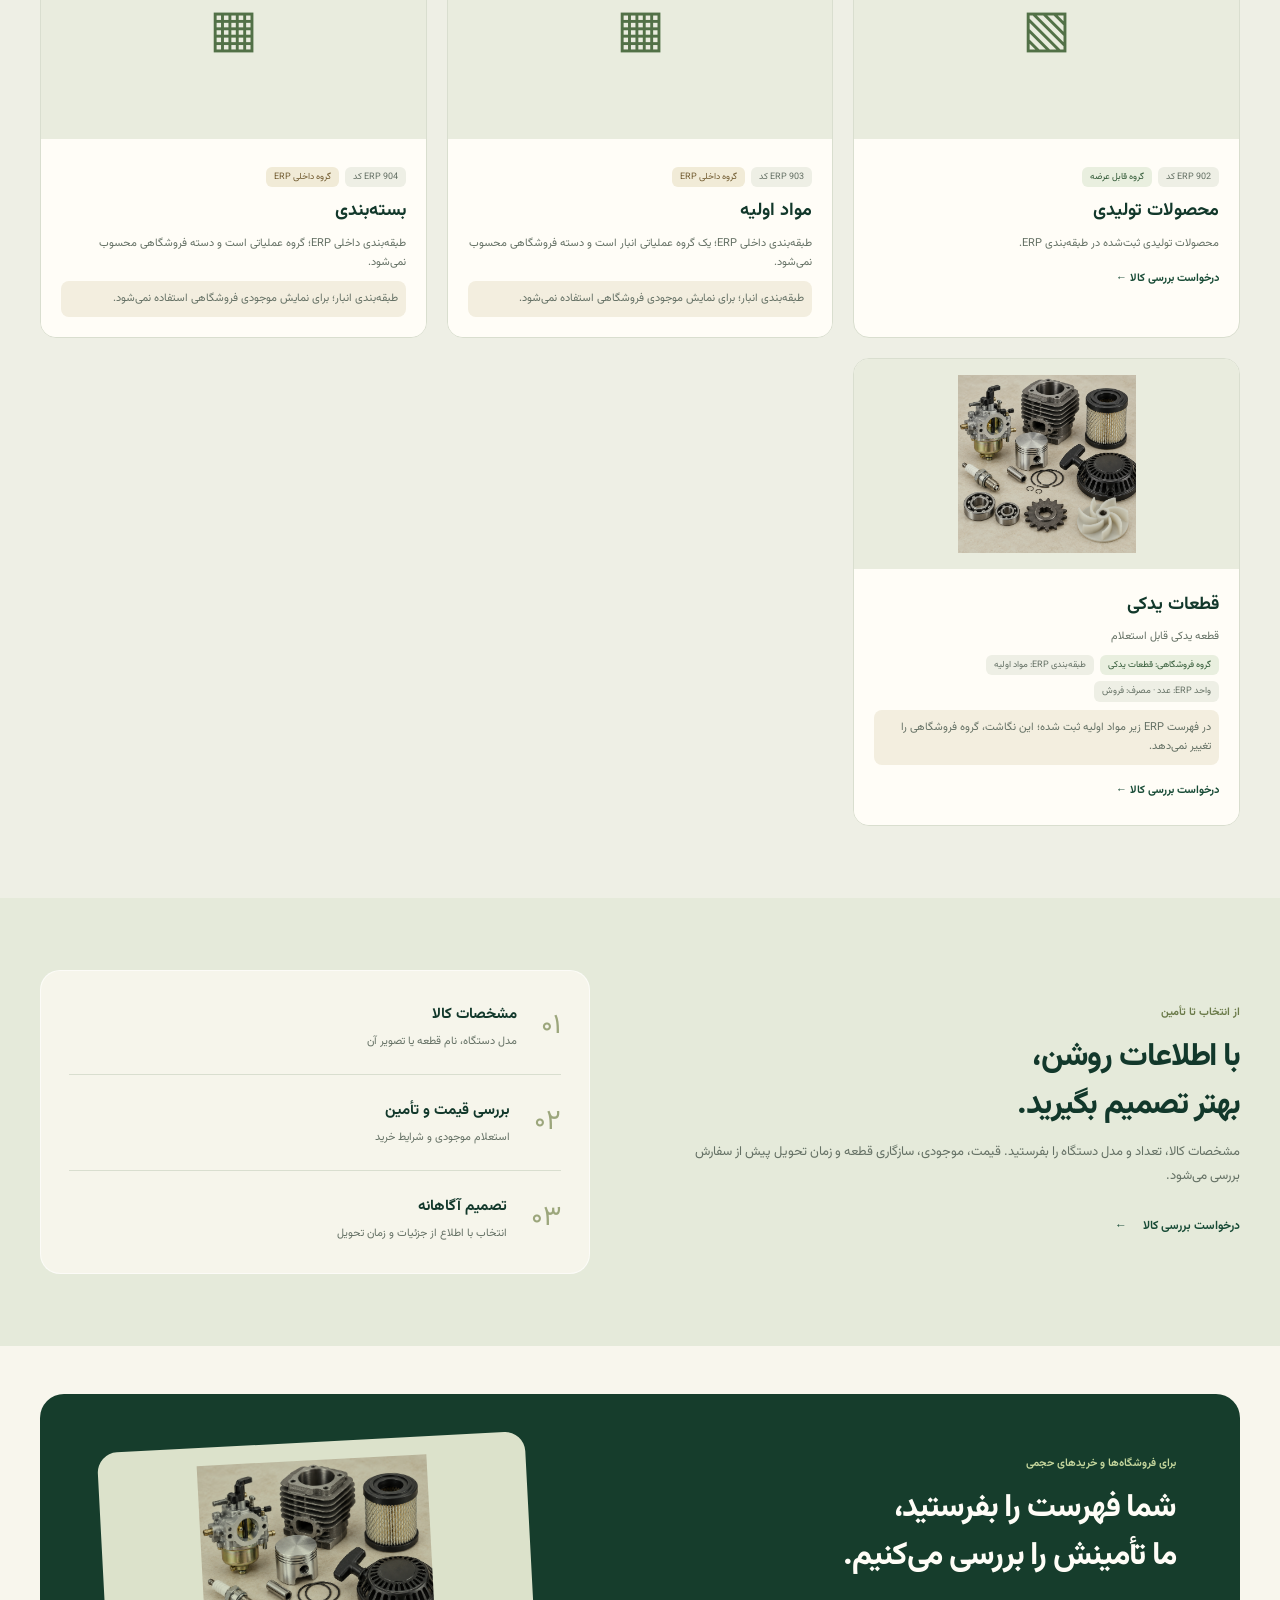
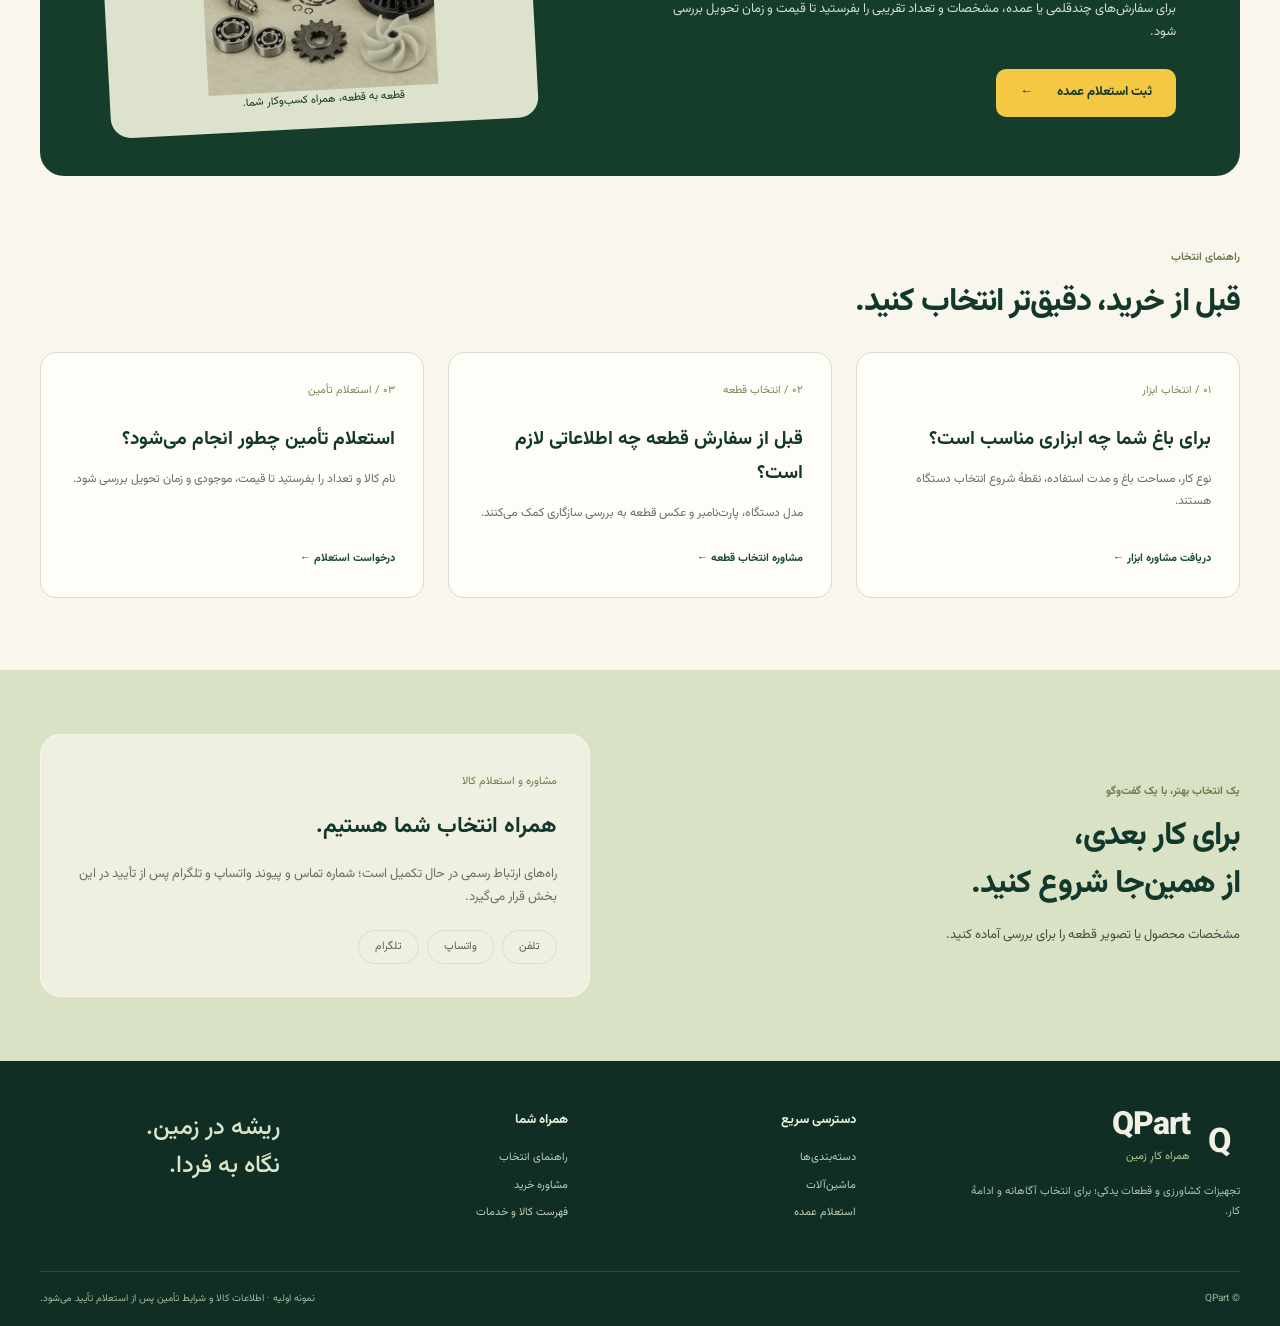
==== commit e708bd4c: "feat: redesign web" ====
--- a/Website Design/prototype/index.html
+++ b/Website Design/prototype/index.html
@@ -1,141 +1,97 @@
 <!doctype html>
 <html lang="fa" dir="rtl">
-  <head>
-    <meta charset="utf-8" />
-    <meta name="viewport" content="width=device-width, initial-scale=1" />
-    <title>QPart | تأمین تجهیزات و قطعات کشاورزی</title>
-    <meta name="description" content="نمونه اولیه صفحه اصلی QPart برای پیدا کردن محصول، استعلام عمده و تأمین سفارشی." />
-    <link rel="stylesheet" href="styles.css" />
-  </head>
-  <body>
-    <header class="site-header">
-      <div class="container header-inner">
-        <a class="brand" href="#top" aria-label="QPart صفحه اصلی">
-          <span class="brand-mark">Q</span>
-          <span>
-            <strong>QPart</strong>
-            <small>قطعه و تجهیزات کشاورزی</small>
-          </span>
-        </a>
-
-        <label class="search-box">
-          <span class="sr-only">جست‌وجوی محصول</span>
-          <span class="search-icon">⌕</span>
-          <input type="search" placeholder="نام محصول، برند یا پارت‌نامبر را جست‌وجو کنید" />
-          <kbd>Ctrl K</kbd>
-        </label>
-
-        <nav class="desktop-nav" aria-label="ناوبری اصلی">
-          <a href="#categories">دسته‌ها</a>
-          <a href="#featured">محصولات منتخب</a>
-          <a href="#guides">راهنمای انتخاب</a>
-          <a class="nav-contact" href="#contact">مشاوره خرید</a>
-        </nav>
-
-        <button class="menu-button" aria-label="بازکردن منو">☰</button>
+<head>
+  <meta charset="utf-8" />
+  <meta name="viewport" content="width=device-width, initial-scale=1" />
+  <title>QPart | تجهیزات و قطعات کشاورزی</title>
+  <meta name="description" content="تجهیزات کشاورزی و قطعات یدکی را در QPart پیدا کنید و قیمت و شرایط تأمین را استعلام بگیرید." />
+  <link rel="icon" type="image/svg+xml" href="assets/favicon.svg" />
+  <link rel="preload" as="image" href="assets/hero-farmland-v3.png" />
+  <link rel="preload" as="font" href="assets/Vazirmatn.woff2" type="font/woff2" crossorigin />
+  <link rel="stylesheet" href="styles.css" />
+</head>
+<body>
+  <a class="skip-link" href="#categories">رفتن به محصولات</a>
+  <header class="site-header">
+    <div class="container header-inner">
+      <a class="brand" href="#top" aria-label="QPart صفحه اصلی">
+        <span class="brand-mark" aria-hidden="true"><svg viewBox="0 0 48 48" fill="none"><path d="M37 5C16 7 10 21 17 34c16 4 25-9 20-29Z" fill="#b3c26e" stroke="currentColor" stroke-width="2"/><path d="M14 42 31 15M20 32l-1-10m6 2 8-2" stroke="currentColor" stroke-width="2" stroke-linecap="round"/><path d="M13 36C5 32 5 23 5 23c9 1 14 6 8 13Z" fill="currentColor"/></svg></span>
+        <span><strong dir="ltr">QPart</strong><small>همراه کارِ زمین</small></span>
+      </a>
+      <nav class="desktop-nav" aria-label="ناوبری اصلی"><a href="#categories">دسته‌بندی‌ها</a><a href="#machinery-browser">ماشین‌آلات</a><a href="#guides">راهنمای انتخاب</a></nav>
+      <label class="search-box"><span class="sr-only">جست‌وجوی محصول</span><input id="site-search" type="search" placeholder="نام کالا یا مدل دستگاه…" aria-label="جست‌وجو در فهرست کالاها" /><svg class="search-icon" viewBox="0 0 24 24" aria-hidden="true"><circle cx="10.5" cy="10.5" r="6.5"/><path d="m16 16 5 5"/></svg><kbd>Ctrl K</kbd></label>
+      <a class="nav-contact" href="#contact"><svg viewBox="0 0 24 24" aria-hidden="true"><path d="M4 14v-3a8 8 0 0 1 16 0v3M4 12H2v7h4v-7H4Zm16 0h2v7h-4v-7h2ZM18 19c0 2-2 3-5 3"/></svg>مشاوره خرید</a>
+      <button class="menu-button" type="button" aria-label="بازکردن منو" aria-expanded="false" aria-controls="mobile-nav"><svg viewBox="0 0 24 24" aria-hidden="true"><path d="M4 6h16M4 12h16M4 18h16"/></svg></button>
+    </div>
+    <nav class="mobile-nav" id="mobile-nav" aria-label="ناوبری موبایل" hidden><a href="#categories">دسته‌بندی‌ها</a><a href="#machinery-browser">ماشین‌آلات</a><a href="#guides">راهنمای انتخاب</a><a href="#contact">مشاوره خرید</a></nav>
+  </header>
+  <main id="top">
+    <section class="hero" aria-labelledby="hero-title">
+      <div class="container hero-grid">
+        <div class="hero-copy">
+          <p class="eyebrow"><span class="eyebrow-dot"></span> برای زمین، برای فردا</p>
+          <h1 id="hero-title">قطعه درست،<br />برای کارِ <em>بی‌وقفه.</em></h1>
+          <p class="hero-text">تجهیزات کشاورزی و قطعات یدکی را پیدا کنید<br class="desktop-break" /> و قیمت و شرایط تأمین را استعلام بگیرید.</p>
+          <div class="hero-actions"><a class="button button-primary" href="#categories">مشاهده محصولات <span aria-hidden="true">←</span></a><a class="button button-secondary" href="#bulk">استعلام عمده</a></div>
+          <p class="hero-signature">از انتخاب ابزار، تا ادامهٔ کارِ زمین.</p>
+        </div>
+        <div class="hero-visual">
+          <article class="hero-product" aria-label="معرفی گروه‌های تجهیزات">
+            <span class="hero-product-label">ابزار مناسب کار شما</span>
+            <img id="hero-product-image" src="assets/product-water-pump.png" width="1254" height="1254" alt="تصویر نمونه پمپ آب" fetchpriority="high" />
+            <div class="hero-product-info" aria-live="polite" aria-atomic="true"><h2 id="hero-product-name">پمپ آب</h2><p id="hero-product-description">برای آبیاری مزارع و باغات</p></div>
+            <a class="button button-green" href="#contact">استعلام قیمت <span aria-hidden="true">←</span></a>
+            <div class="hero-product-controls"><button type="button" data-hero-step="-1" aria-label="گروه قبلی">→</button><div class="hero-product-dots" role="group" aria-label="انتخاب گروه تجهیزات"><button type="button" data-hero-index="0" aria-label="پمپ آب" aria-pressed="true"></button><button type="button" data-hero-index="1" aria-label="اره موتوری" aria-pressed="false"></button><button type="button" data-hero-index="2" aria-label="علف‌تراش" aria-pressed="false"></button></div><button type="button" data-hero-step="1" aria-label="گروه بعدی">←</button></div>
+          </article>
+          <p class="landscape-caption">ریشه در زمین.<br />نگاه به فردا.</p>
+        </div>
       </div>
-    </header>
-
-    <main id="top">
-      <section class="hero">
-        <div class="container hero-grid">
-          <div class="hero-copy">
-            <p class="eyebrow"><span class="eyebrow-dot"></span> تأمین مطمئن، انتخاب آگاهانه</p>
-            <h1>قطعه و تجهیز مناسب را با <em>زمان تأمین شفاف</em> پیدا کنید.</h1>
-            <p class="hero-text">از علف‌تراش و سمپاش تا پمپ، موتور برق و قطعات یدکی؛ مشخصات فنی را ببینید، موجودی را بررسی کنید و با خیال راحت سفارش دهید.</p>
-            <div class="hero-actions">
-              <a class="button button-primary" href="#featured">مشاهده محصولات <span>←</span></a>
-              <a class="button button-secondary" href="#bulk">استعلام عمده</a>
-            </div>
-            <div class="hero-meta">
-              <span><b>۲ تا ۳ روز</b> زمان تأمین برخی اقلام</span>
-              <span><b>پشتیبانی تخصصی</b> قبل و بعد از خرید</span>
-            </div>
-          </div>
-          <div class="hero-visual" aria-label="تصویر مفهومی تجهیزات کشاورزی">
-            <div class="floating-note note-top"><span class="note-icon">✓</span><span><b>اطمینان خرید</b><small>اطلاعات فنی روشن</small></span></div>
-            <div class="floating-note note-bottom"><span class="note-icon note-warm">◷</span><span><b>تحویل شفاف</b><small>وعده‌ای که قابل پیگیری است</small></span></div>
-          </div>
+    </section>
+    <section class="section category-section" id="categories" aria-labelledby="categories-title">
+      <div class="container">
+        <div class="section-heading"><div><p class="eyebrow">از اینجا شروع کنید</p><h2 id="categories-title">برای هر کار، ابزار درست.</h2><p class="section-text">دسترسی سریع به تجهیزات و قطعات کشاورزی</p></div><a class="text-link link-outline" href="#machinery-browser">همه ماشین‌آلات <span aria-hidden="true">←</span></a></div>
+        <div class="category-grid">
+          <a class="category-card" href="#machinery-browser" data-machine-shortcut="brush-cutter"><div class="category-copy"><h3>علف‌تراش</h3><p>رسیدگی به باغ و فضای سبز</p></div><img src="assets/product-brush-cutter.png" alt="تصویر نمونه علف‌تراش" loading="lazy" width="1254" height="1254" /><span class="category-action">مشاهده دستگاه‌ها <span aria-hidden="true">←</span></span></a>
+          <a class="category-card" href="#machinery-browser" data-machine-shortcut="chainsaw"><div class="category-copy"><h3>اره موتوری</h3><p>برش و هرس چوب</p></div><img src="assets/product-chainsaw-v3.png" alt="تصویر نمونه اره موتوری" loading="lazy" width="1254" height="1254" /><span class="category-action">مشاهده دستگاه‌ها <span aria-hidden="true">←</span></span></a>
+          <a class="category-card" href="#machinery-browser" data-machine-shortcut="water-pump"><div class="category-copy"><h3>پمپ آب</h3><p>تجهیزات آبیاری مزارع</p></div><img src="assets/product-water-pump.png" alt="تصویر نمونه پمپ آب" loading="lazy" width="1254" height="1254" /><span class="category-action">مشاهده دستگاه‌ها <span aria-hidden="true">←</span></span></a>
+          <a class="category-card" href="#machinery-browser" data-machine-shortcut="generator"><div class="category-copy"><h3>موتور برق</h3><p>تأمین برق در محل کار</p></div><img src="assets/product-generator-v3.png" alt="تصویر نمونه موتور برق" loading="lazy" width="1254" height="1254" /><span class="category-action">مشاهده دستگاه‌ها <span aria-hidden="true">←</span></span></a>
+          <a class="category-card" href="#catalog" data-spares-shortcut><div class="category-copy"><h3>قطعات یدکی</h3><p>قطعه مناسب دستگاه شما</p></div><img src="assets/category-spares.png" alt="تصویر نمونه قطعات یدکی" loading="lazy" width="1254" height="1254" /><span class="category-action">مشاهده قطعات <span aria-hidden="true">←</span></span></a>
         </div>
-      </section>
-
-      <section class="trust-strip" aria-label="مزیت‌های QPart">
-        <div class="container trust-grid">
-          <div class="trust-item"><span class="trust-icon">⌁</span><span><b>تأمین سفارشی</b><small>بدون خواب سرمایه اضافی</small></span></div>
-          <div class="trust-item"><span class="trust-icon">⌂</span><span><b>ارسال به شهر شما</b><small>پیگیری تا زمان تحویل</small></span></div>
-          <div class="trust-item"><span class="trust-icon">?</span><span><b>مشاوره تخصصی</b><small>قبل از انتخاب محصول</small></span></div>
-          <div class="trust-item"><span class="trust-icon">◉</span><span><b>اطلاعات فنی واقعی</b><small>سازگاری و کاربرد روشن</small></span></div>
-        </div>
-      </section>
-
-      <section class="section" id="categories">
-        <div class="container">
-          <div class="section-heading">
-            <div><p class="eyebrow">از نیاز شما شروع می‌کنیم</p><h2>برای چه کاری دنبال تجهیز هستید؟</h2></div>
-            <a class="text-link" href="#featured">مشاهده همه دسته‌ها <span>←</span></a>
-          </div>
-          <div class="category-grid">
-            <a class="category-card category-dark" href="#featured"><span class="category-icon" aria-hidden="true"><svg viewBox="0 0 32 32"><path d="M10 11h9l2 4v8H8v-8l2-4Z"/><path d="M12 11V7h5v4M17 7h5"/><path d="m23 6 3-2M24 10l4 .5M23 14l3 2"/></svg></span><strong>سمپاشی</strong><small>پمپ، لانس و سمپاش</small><span class="category-arrow">↗</span></a>
-            <a class="category-card category-sage" href="#featured"><span class="category-icon" aria-hidden="true"><svg viewBox="0 0 32 32"><path d="m9 23 14-14M8 9l6 6M24 8l-6 6M10 24l4-4M22 24l-4-4"/><path d="M7 7 5 5M25 7l2-2"/><circle cx="9" cy="23" r="2"/><circle cx="23" cy="9" r="2"/></svg></span><strong>هرس و برش</strong><small>قیچی، اره و متعلقات</small><span class="category-arrow">↗</span></a>
-            <a class="category-card category-sand" href="#featured"><span class="category-icon" aria-hidden="true"><svg viewBox="0 0 32 32"><path d="M16 5s-7 7-7 13a7 7 0 0 0 14 0c0-6-7-13-7-13Z"/><path d="M5 25h6M21 25h6M8 22l3-2M24 22l-3-2"/></svg></span><strong>آبیاری و پمپاژ</strong><small>پمپ و قطعات مرتبط</small><span class="category-arrow">↗</span></a>
-            <a class="category-card category-blue" href="#featured"><span class="category-icon" aria-hidden="true"><svg viewBox="0 0 32 32"><path d="m18 4-9 14h7l-2 10 9-14h-7l2-10Z"/><path d="M6 8h4M5 23h4M23 25h4"/></svg></span><strong>موتور و برق</strong><small>موتور برق و تجهیزات</small><span class="category-arrow">↗</span></a>
-            <a class="category-card category-gray" href="#featured"><span class="category-icon" aria-hidden="true"><svg viewBox="0 0 32 32"><path d="m16 4 2 2.5 3-.2.8 3 2.8 1.2-1.1 2.8 1.7 2.5-2.5 1.8.2 3-3 .8-1.2 2.8-2.8-1.1-2.5 1.7-1.8-2.5-3 .2-.8-3-2.8-1.2 1.1-2.8-1.7-2.5 2.5-1.8-.2-3 3-.8 1.2-2.8 2.8 1.1 2.5-1.7 1.8 2.5 3-.2.8 3Z"/><circle cx="16" cy="16" r="4"/></svg></span><strong>قطعات یدکی</strong><small>کد، مدل و سازگاری</small><span class="category-arrow">↗</span></a>
-          </div>
-        </div>
-      </section>
-
-      <section class="section section-muted" id="featured">
-        <div class="container">
-          <div class="section-heading">
-            <div><p class="eyebrow">شروع ساده، انتخاب دقیق</p><h2>محصولات منتخب این هفته</h2></div>
-            <a class="text-link" href="#contact">برای محصول دیگر استعلام بگیرید <span>←</span></a>
-          </div>
-          <div class="product-grid">
-            <article class="product-card">
-              <div class="product-top"><span class="status-badge status-ready">تأمین سریع</span><button class="favorite" aria-label="افزودن به علاقه‌مندی">♡</button></div>
-              <div class="product-visual visual-green"><img src="assets/product-pruning-shears.png" alt="قیچی هرس شارژی"></div>
-              <div class="product-body"><p class="product-category">ابزار باغبانی</p><h3>قیچی هرس شارژی</h3><p class="product-spec">باتری قابل شارژ · سبک و مناسب هرس روزانه</p><div class="product-bottom"><span class="price">استعلام قیمت</span><a href="#contact" class="round-arrow" aria-label="مشاهده محصول">↗</a></div><div class="supply supply-green"><i></i> پاسخ‌گویی و تأمین در ۲ تا ۳ روز کاری</div></div>
-            </article>
-            <article class="product-card">
-              <div class="product-top"><span class="status-badge status-custom">سفارشی</span><button class="favorite" aria-label="افزودن به علاقه‌مندی">♡</button></div>
-              <div class="product-visual visual-blue"><img src="assets/product-water-pump.png" alt="موتور پمپ آب"></div>
-              <div class="product-body"><p class="product-category">پمپ و آبیاری</p><h3>موتور پمپ آب</h3><p class="product-spec">مدل‌های بنزینی و دیزلی · مناسب مصارف مختلف</p><div class="product-bottom"><span class="price">درخواست خرید</span><a href="#contact" class="round-arrow" aria-label="مشاهده محصول">↗</a></div><div class="supply supply-orange"><i></i> زمان تأمین پس از بررسی اعلام می‌شود</div></div>
-            </article>
-            <article class="product-card">
-              <div class="product-top"><span class="status-badge status-check">بررسی موجودی</span><button class="favorite" aria-label="افزودن به علاقه‌مندی">♡</button></div>
-              <div class="product-visual visual-warm"><img src="assets/product-brush-cutter.png" alt="علف‌تراش موتوری"></div>
-              <div class="product-body"><p class="product-category">ماشین‌آلات</p><h3>علف‌تراش موتوری</h3><p class="product-spec">مدل‌های مختلف · امکان تأمین قطعات و متعلقات</p><div class="product-bottom"><span class="price">دریافت قیمت</span><a href="#contact" class="round-arrow" aria-label="مشاهده محصول">↗</a></div><div class="supply supply-orange"><i></i> موجودی و زمان تحویل نیازمند بررسی</div></div>
-            </article>
-          </div>
-        </div>
-      </section>
-
-      <section class="section supply-section">
-        <div class="container supply-grid">
-          <div><p class="eyebrow">شفافیت در تأمین</p><h2>کالایی که در سایت می‌بینید، فقط یک عکس نیست.</h2><p class="section-text">برای هر محصول مشخص می‌کنیم قیمت قطعی است یا نیاز به استعلام دارد، کالا آماده ارسال است یا سفارشی تأمین می‌شود و چه زمانی می‌توانید انتظار تحویل داشته باشید.</p><a class="text-link" href="#contact">راهنمای ثبت سفارش <span>←</span></a></div>
-          <div class="status-panel"><div class="status-row"><span class="supply supply-green"><i></i> موجود</span><b>ارسال طی ۱ تا ۲ روز کاری</b><span class="status-checkmark">✓</span></div><div class="status-row"><span class="supply supply-orange"><i></i> تأمین سفارشی</span><b>تقریباً ۲ تا ۳ روز کاری</b><span class="status-checkmark">✓</span></div><div class="status-row"><span class="supply supply-muted"><i></i> نیازمند بررسی</span><b>پس از ثبت استعلام اعلام می‌شود</b><span class="status-checkmark">✓</span></div></div>
-        </div>
-      </section>
-
-      <section class="section bulk-section" id="bulk">
-        <div class="container bulk-card">
-          <div class="bulk-copy"><p class="eyebrow eyebrow-light">برای فروشگاه‌ها و خریدهای حجمی</p><h2>فهرست کالا را بفرستید؛ تأمینش را بررسی می‌کنیم.</h2><p>برای سفارش‌های چندقلمی یا عمده، مشخصات و تعداد تقریبی را بفرستید تا مسیر تأمین، قیمت و زمان تحویل بررسی شود.</p><a class="button button-light" href="#contact">ثبت استعلام عمده <span>←</span></a></div>
-          <div class="bulk-lines" aria-hidden="true"><span></span><span></span><span></span><span></span><b>Q</b></div>
-        </div>
-      </section>
-
-      <section class="section" id="guides">
-        <div class="container">
-          <div class="section-heading"><div><p class="eyebrow">کمک برای انتخاب</p><h2>قبل از خرید، بهتر تصمیم بگیرید.</h2></div><a class="text-link" href="#contact">مشاهده همه راهنماها <span>←</span></a></div>
-          <div class="guide-grid"><a class="guide-card" href="#contact"><span class="guide-number">۰۱</span><h3>برای باغ من چه ابزاری مناسب است؟</h3><p>معیارهای ساده برای انتخاب ابزار و دستگاه.</p><span class="guide-link">مطالعه راهنما ↗</span></a><a class="guide-card" href="#contact"><span class="guide-number">۰۲</span><h3>قبل از سفارش قطعه چه اطلاعاتی لازم است؟</h3><p>مدل، پارت‌نامبر و سازگاری را درست پیدا کنید.</p><span class="guide-link">مطالعه راهنما ↗</span></a><a class="guide-card" href="#contact"><span class="guide-number">۰۳</span><h3>استعلام تأمین چطور انجام می‌شود؟</h3><p>فرایند ثبت درخواست تا پاسخ‌گویی را ببینید.</p><span class="guide-link">مطالعه راهنما ↗</span></a></div>
-        </div>
-      </section>
-
-      <section class="contact-section" id="contact">
-        <div class="container contact-inner"><div><p class="eyebrow eyebrow-light">هنوز مطمئن نیستید؟</p><h2>مشخصات محصول را بفرستید، راهنمایی‌تان می‌کنیم.</h2></div><div class="contact-actions"><a class="contact-action action-whatsapp" href="#contact"><span>◉</span><span><small>استعلام در</small><b>واتساپ</b></span><strong>↗</strong></a><a class="contact-action action-telegram" href="#contact"><span>➤</span><span><small>ارسال مشخصات در</small><b>تلگرام</b></span><strong>↗</strong></a><a class="contact-action action-phone" href="tel:+982100000000"><span>⌕</span><span><small>پاسخ‌گویی در ساعات کاری</small><b>۰۲۱-۰۰۰۰۰۰۰۰</b></span><strong>↗</strong></a></div></div>
-      </section>
-    </main>
-
-    <footer class="site-footer"><div class="container footer-grid"><div><a class="brand brand-footer" href="#top"><span class="brand-mark">Q</span><span><strong>QPart</strong><small>قطعه و تجهیزات کشاورزی</small></span></a><p>نمونه اولیه طراحی MVP فروش آنلاین و تأمین سفارشی.</p></div><div><h4>دسترسی سریع</h4><a href="#categories">دسته‌بندی‌ها</a><a href="#featured">محصولات منتخب</a><a href="#bulk">فروش عمده</a></div><div><h4>اطلاعات</h4><a href="#guides">راهنمای انتخاب</a><a href="#contact">تماس با ما</a><a href="#contact">پیگیری درخواست</a></div><div><h4>ارتباط</h4><p>برای تکمیل این بخش، شماره کاری و کانال‌های رسمی اضافه می‌شود.</p></div></div><div class="container footer-bottom"><span>© QPart — Prototype v0.1</span><span>طراحی RTL · موبایل‌محور</span></div></footer>
-  </body>
+      </div>
+    </section>
+    <section class="trust-strip" aria-label="خدمات QPart"><div class="container trust-grid">
+      <div class="trust-item"><span class="trust-icon" aria-hidden="true">01</span><span><b>انتخاب بر اساس نیاز</b><small>با توجه به مدل و کاربرد</small></span></div>
+      <div class="trust-item"><span class="trust-icon" aria-hidden="true">02</span><span><b>استعلام پیش از سفارش</b><small>بررسی قیمت و موجودی کالا</small></span></div>
+      <div class="trust-item"><span class="trust-icon" aria-hidden="true">03</span><span><b>شرایط تحویل روشن</b><small>اعلام همراه پاسخ استعلام</small></span></div>
+      <div class="trust-item"><span class="trust-icon" aria-hidden="true">04</span><span><b>مشاوره خرید</b><small>راهنمایی برای انتخاب قطعه</small></span></div>
+    </div></section>
+    <section class="section" id="machinery-browser"><div class="container">
+      <div class="section-heading"><div><p class="eyebrow">همراه کار شما</p><h2>ماشین‌آلات و تجهیزات</h2></div><a class="text-link" href="#contact">استعلام دستگاه <span aria-hidden="true">←</span></a></div>
+      <p class="section-text">از رسیدگی به باغ تا آبیاری مزرعه؛ دستگاه مناسب را انتخاب کنید و مشخصات و شرایط تأمین را بپرسید.</p>
+      <div class="machinery-browser"><div class="machinery-filters" role="group" aria-label="فیلتر ماشین‌آلات" id="machinery-filters"></div><div class="machinery-grid" id="machinery-grid" aria-live="polite"></div><p class="machinery-empty" id="machinery-empty" hidden>موردی با این جست‌وجو پیدا نشد.</p></div>
+    </div></section>
+    <section class="section section-muted" id="catalog"><div class="container">
+      <div class="section-heading"><div><p class="eyebrow">انتخاب دقیق‌تر</p><h2>فهرست کالا و خدمات</h2></div><a class="text-link" href="#contact">مشاوره انتخاب <span aria-hidden="true">←</span></a></div>
+      <p class="section-text">گروه موردنظر را پیدا کنید؛ قیمت، موجودی و زمان تأمین هر کالا پس از بررسی درخواست اعلام می‌شود.</p>
+      <div class="catalog-controls"><label class="catalog-search"><span class="sr-only">جست‌وجو در دسته‌بندی‌ها</span><svg viewBox="0 0 24 24" aria-hidden="true"><circle cx="10.5" cy="10.5" r="6.5"/><path d="m16 16 5 5"/></svg><input id="catalog-search" type="search" placeholder="جست‌وجوی گروه، کالا یا زیرگروه" /></label><div class="catalog-tabs" role="group" aria-label="فیلتر نوع گروه"><button class="filter-chip is-active" type="button" data-catalog-filter="all" aria-pressed="true">همه گروه‌ها</button><button class="filter-chip" type="button" data-catalog-filter="customer" aria-pressed="false">گروه‌های قابل عرضه</button><button class="filter-chip" type="button" data-catalog-filter="internal" aria-pressed="false">گروه‌های داخلی ERP</button></div></div>
+      <div class="erp-catalog" id="erp-catalog" aria-live="polite"></div><p class="catalog-empty" id="catalog-empty" hidden>موردی با این جست‌وجو پیدا نشد.</p>
+    </div></section>
+    <section class="section supply-section"><div class="container supply-grid">
+      <div><p class="eyebrow">از انتخاب تا تأمین</p><h2>با اطلاعات روشن،<br />بهتر تصمیم بگیرید.</h2><p class="section-text">مشخصات کالا، تعداد و مدل دستگاه را بفرستید. قیمت، موجودی، سازگاری قطعه و زمان تحویل پیش از سفارش بررسی می‌شود.</p><a class="text-link" href="#contact">درخواست بررسی کالا <span aria-hidden="true">←</span></a></div>
+      <div class="status-panel"><div class="status-row"><span>۰۱</span><div><h3>مشخصات کالا</h3><p>مدل دستگاه، نام قطعه یا تصویر آن</p></div></div><div class="status-row"><span>۰۲</span><div><h3>بررسی قیمت و تأمین</h3><p>استعلام موجودی و شرایط خرید</p></div></div><div class="status-row"><span>۰۳</span><div><h3>تصمیم آگاهانه</h3><p>انتخاب با اطلاع از جزئیات و زمان تحویل</p></div></div></div>
+    </div></section>
+    <section class="section bulk-section" id="bulk"><div class="container bulk-card">
+      <div class="bulk-copy"><p class="eyebrow">برای فروشگاه‌ها و خریدهای حجمی</p><h2>شما فهرست را بفرستید،<br />ما تأمینش را بررسی می‌کنیم.</h2><p>برای سفارش‌های چندقلمی یا عمده، مشخصات و تعداد تقریبی را بفرستید تا قیمت و زمان تحویل بررسی شود.</p><a class="button button-primary" href="#contact">ثبت استعلام عمده <span aria-hidden="true">←</span></a></div>
+      <div class="bulk-visual"><img src="assets/category-spares.png" alt="تصویر نمونه مجموعه قطعات یدکی" loading="lazy" width="1254" height="1254" /><span>قطعه به قطعه، همراه کسب‌وکار شما.</span></div>
+    </div></section>
+    <section class="section" id="guides"><div class="container">
+      <div class="section-heading"><div><p class="eyebrow">راهنمای انتخاب</p><h2>قبل از خرید، دقیق‌تر انتخاب کنید.</h2></div></div>
+      <div class="guide-grid"><article class="guide-card"><span class="guide-number">۰۱ / انتخاب ابزار</span><h3>برای باغ شما چه ابزاری مناسب است؟</h3><p>نوع کار، مساحت باغ و مدت استفاده، نقطهٔ شروع انتخاب دستگاه هستند.</p><a class="guide-link" href="#contact">دریافت مشاوره ابزار ←</a></article><article class="guide-card"><span class="guide-number">۰۲ / انتخاب قطعه</span><h3>قبل از سفارش قطعه چه اطلاعاتی لازم است؟</h3><p>مدل دستگاه، پارت‌نامبر و عکس قطعه به بررسی سازگاری کمک می‌کنند.</p><a class="guide-link" href="#contact">مشاوره انتخاب قطعه ←</a></article><article class="guide-card"><span class="guide-number">۰۳ / استعلام تأمین</span><h3>استعلام تأمین چطور انجام می‌شود؟</h3><p>نام کالا و تعداد را بفرستید تا قیمت، موجودی و زمان تحویل بررسی شود.</p><a class="guide-link" href="#contact">درخواست استعلام ←</a></article></div>
+    </div></section>
+    <section class="contact-section" id="contact"><div class="container contact-inner"><div><p class="eyebrow">یک انتخاب بهتر، با یک گفت‌وگو</p><h2>برای کار بعدی،<br />از همین‌جا شروع کنید.</h2><p>مشخصات محصول یا تصویر قطعه را برای بررسی آماده کنید.</p></div><div class="contact-panel"><span class="contact-label">مشاوره و استعلام کالا</span><h3>همراه انتخاب شما هستیم.</h3><p>راه‌های ارتباط رسمی در حال تکمیل است؛ شماره تماس و پیوند واتساپ و تلگرام پس از تأیید در این بخش قرار می‌گیرد.</p><div class="contact-channels"><span>تلفن</span><span>واتساپ</span><span>تلگرام</span></div></div></div></section>
+  </main>
+  <footer class="site-footer"><div class="container footer-grid"><div><a class="brand brand-footer" href="#top"><span class="brand-mark" aria-hidden="true">Q</span><span><strong dir="ltr">QPart</strong><small>همراه کارِ زمین</small></span></a><p>تجهیزات کشاورزی و قطعات یدکی؛ برای انتخاب آگاهانه و ادامهٔ کار.</p></div><div><h3>دسترسی سریع</h3><a href="#categories">دسته‌بندی‌ها</a><a href="#machinery-browser">ماشین‌آلات</a><a href="#bulk">استعلام عمده</a></div><div><h3>همراه شما</h3><a href="#guides">راهنمای انتخاب</a><a href="#contact">مشاوره خرید</a><a href="#catalog">فهرست کالا و خدمات</a></div><div class="footer-note"><span>ریشه در زمین.<br />نگاه به فردا.</span></div></div><div class="container footer-bottom"><span>© QPart</span><span>نمونه اولیه · اطلاعات کالا و شرایط تأمین پس از استعلام تأیید می‌شود.</span></div></footer>
+  <script src="catalog-data.js"></script>
+  <script src="catalog.js"></script>
+</body>
 </html>
--- a/Website Design/prototype/styles.css
+++ b/Website Design/prototype/styles.css
@@ -1,243 +1,300 @@
+@font-face { font-family: Vazirmatn; src: url("assets/Vazirmatn.woff2") format("woff2"); font-weight: 100 900; font-display: swap; }
 :root {
-  --ink: #17202a;
-  --text: #374151;
-  --muted: #6b7280;
-  --border: #d9e0da;
-  --surface: #f7faf7;
-  --white: #ffffff;
-  --primary: #2f6b3b;
-  --primary-dark: #24552f;
-  --primary-soft: #eaf3ea;
-  --orange: #c8872e;
-  --orange-soft: #fbf1df;
-  --blue-soft: #e8f1f5;
-  --radius-sm: 8px;
-  --radius-md: 16px;
-  --radius-lg: 24px;
-  --shadow-sm: 0 1px 2px rgba(23, 32, 42, .06), 0 8px 24px rgba(23, 32, 42, .04);
-  --shadow-lg: 0 18px 50px rgba(23, 32, 42, .12);
-  --container: 1200px;
-}
-
+  --ink: #12382b; --text: #3c5145; --muted: #657165; --primary: #184b36; --primary-dark: #103c29;
+  --primary-soft: #e8eddc; --surface: #eeefe5; --white: #fffdf7; --cream: #f8f6ed; --yellow: #f5c844;
+  --border: #d9decf; --radius-sm: 8px; --radius-md: 16px; --radius-lg: 24px;
+  --shadow-sm: 0 4px 16px #173c2810; --shadow-lg: 0 24px 56px #092b2529; --container: 1360px;
+}
 * { box-sizing: border-box; }
-html { scroll-behavior: smooth; }
-body { margin: 0; color: var(--text); background: var(--white); font-family: Vazirmatn, Tahoma, Arial, sans-serif; line-height: 1.7; }
+html { scroll-behavior: smooth; scroll-padding-top: 112px; }
+body { margin: 0; color: var(--text); background: var(--cream); font-family: Vazirmatn, Tahoma, sans-serif; line-height: 1.8; }
+h1,h2,h3,p { margin-top: 0; }
+h1,h2,h3 { color: var(--ink); }
 a { color: inherit; text-decoration: none; }
-button, input { font: inherit; }
-.container { width: min(var(--container), calc(100% - 64px)); margin-inline: auto; }
-.sr-only { position: absolute; width: 1px; height: 1px; padding: 0; margin: -1px; overflow: hidden; clip: rect(0, 0, 0, 0); white-space: nowrap; border: 0; }
-
-.site-header { position: sticky; top: 0; z-index: 20; background: rgba(255,255,255,.92); backdrop-filter: blur(14px); border-bottom: 1px solid rgba(217,224,218,.7); }
-.header-inner { min-height: 78px; display: flex; align-items: center; gap: 28px; }
-.brand { display: inline-flex; align-items: center; gap: 10px; min-width: 172px; }
-.brand-mark { width: 38px; height: 38px; display: grid; place-items: center; border-radius: 12px; color: var(--white); background: var(--primary); font-size: 21px; font-weight: 800; box-shadow: 0 6px 14px rgba(47,107,59,.2); }
-.brand strong { display: block; color: var(--ink); font-size: 18px; line-height: 1.15; letter-spacing: -.03em; }
-.brand small { display: block; color: var(--muted); font-size: 10px; line-height: 1.5; white-space: nowrap; }
-.search-box { height: 44px; max-width: 390px; flex: 1; display: flex; align-items: center; gap: 9px; padding: 0 13px; border: 1px solid var(--border); border-radius: 12px; color: var(--muted); background: var(--surface); }
-.search-box input { min-width: 0; flex: 1; border: 0; outline: 0; color: var(--ink); background: transparent; font-size: 13px; }
-.search-box input::placeholder { color: #8b96a1; }
-.search-icon { font-size: 22px; line-height: 1; transform: rotate(-20deg); }
-kbd { padding: 2px 6px; border: 1px solid #d4dad5; border-radius: 5px; color: #7b8794; background: var(--white); font-size: 10px; direction: ltr; }
-.desktop-nav { display: flex; align-items: center; gap: 22px; color: var(--muted); font-size: 13px; white-space: nowrap; }
-.desktop-nav a { transition: color .2s ease; }
-.desktop-nav a:hover { color: var(--primary); }
-.desktop-nav .nav-contact { padding: 9px 14px; border-radius: 9px; color: var(--primary); background: var(--primary-soft); font-weight: 700; }
-.menu-button { display: none; border: 0; color: var(--ink); background: transparent; font-size: 22px; }
-
-.hero { position: relative; isolation: isolate; overflow: hidden; background-image: linear-gradient(to left, rgba(247,250,245,.96) 0%, rgba(247,250,245,.78) 38%, rgba(247,250,245,.3) 73%, rgba(247,250,245,.08) 100%), url("assets/hero-agriculture.png"); background-position: center; background-size: cover; }
-.hero::after { content: ""; position: absolute; inset: 0; z-index: -1; background: linear-gradient(180deg, rgba(255,255,255,.18), rgba(235,243,232,.2)); pointer-events: none; }
-.hero-grid { min-height: 590px; display: grid; grid-template-columns: 1.06fr .94fr; align-items: center; gap: 60px; padding-block: 66px; }
-.hero-copy { position: relative; z-index: 2; max-width: 610px; }
-.eyebrow { display: flex; align-items: center; gap: 8px; margin: 0 0 12px; color: var(--primary); font-size: 12px; font-weight: 800; letter-spacing: .01em; }
-.eyebrow-dot { width: 7px; height: 7px; border-radius: 50%; background: var(--orange); box-shadow: 0 0 0 5px rgba(200,135,46,.14); }
-h1, h2, h3, p { margin-top: 0; }
-h1 { max-width: 610px; margin-bottom: 19px; color: var(--ink); font-size: clamp(34px, 4vw, 56px); font-weight: 800; letter-spacing: -.055em; line-height: 1.15; }
-h1 em { color: var(--primary); font-style: normal; }
-.hero-text { max-width: 570px; margin-bottom: 30px; color: #52606d; font-size: 16px; line-height: 1.9; }
-.hero-actions { display: flex; align-items: center; gap: 12px; margin-bottom: 30px; }
-.button { min-height: 47px; display: inline-flex; align-items: center; justify-content: center; gap: 12px; padding: 0 19px; border-radius: 11px; font-size: 13px; font-weight: 800; transition: transform .2s ease, box-shadow .2s ease, background .2s ease; }
+button,input { font: inherit; }
+button { cursor: pointer; }
+img { display: block; max-width: 100%; }
+svg { width: 24px; height: 24px; fill: none; stroke: currentColor; stroke-width: 1.6; stroke-linecap: round; stroke-linejoin: round; }
+.container { width: min(var(--container), calc(100% - 80px)); margin-inline: auto; }
+.sr-only { position: absolute; width: 1px; height: 1px; padding: 0; margin: -1px; overflow: hidden; clip: rect(0,0,0,0); white-space: nowrap; border: 0; }
+.skip-link { position: fixed; top: -80px; right: 20px; z-index: 50; padding: 12px 24px; background: var(--yellow); color: var(--ink); border-radius: 8px; }
+.skip-link:focus { top: 12px; }
+:where(a,button,input,summary):focus-visible { outline: 3px solid #bc8d14; outline-offset: 4px; }
+[hidden] { display: none !important; }
+.site-header { position: sticky; top: 0; z-index: 20; background: #f8f6edf2; backdrop-filter: blur(16px); border-bottom: 1px solid #d9decf80; }
+.header-inner { min-height: 96px; display: flex; align-items: center; gap: 32px; }
+.brand { flex-shrink: 0; display: inline-flex; align-items: center; gap: 8px; }
+.brand-mark { display: grid; place-items: center; width: 42px; height: 48px; color: var(--ink); font-size: 34px; font-weight: 800; }
+.brand-mark svg { width: 46px; height: 46px; }
+.brand strong { display: block; color: var(--ink); font-size: 32px; line-height: 1.1; font-weight: 850; letter-spacing: -.04em; }
+.brand small { display: block; margin-top: 3px; color: #657738; font-size: 11px; }
+.desktop-nav { display: flex; align-items: center; gap: 24px; font-size: 13px; font-weight: 600; white-space: nowrap; }
+.desktop-nav a:hover { color: #779041; }
+.search-box { min-width: 180px; flex: 1; height: 46px; display: flex; align-items: center; gap: 12px; padding: 0 16px; border: 1px solid var(--border); border-radius: 999px; background: #edede580; }
+.search-box input { flex: 1; min-width: 0; width: 100%; border: 0; outline: 0; color: var(--ink); background: transparent; font-size: 12px; }
+input::placeholder { color: var(--muted); }
+.search-icon { flex-shrink: 0; width: 20px; height: 20px; }
+kbd { font-family: inherit; direction: ltr; font-size: 10px; white-space: nowrap; color: var(--muted); }
+.search-box:focus-within,.catalog-search:focus-within { outline: 2px solid #7d915f; outline-offset: 2px; }
+.nav-contact { flex-shrink: 0; min-height: 46px; display: flex; align-items: center; gap: 10px; padding: 0 20px; border-radius: 12px; background: var(--primary); color: var(--white); font-size: 13px; font-weight: 650; }
+.nav-contact:hover { background: var(--primary-dark); }
+.nav-contact svg { width: 20px; height: 20px; }
+.menu-button { display: none; border: 1px solid var(--border); border-radius: 10px; padding: 10px; background: transparent; color: var(--ink); }
+.mobile-nav { display: none; }
+.hero { position: relative; isolation: isolate; margin: 8px 16px 0; overflow: hidden; border-radius: 24px; background: #153d29 url("assets/hero-farmland-v3.png") center/cover no-repeat; }
+.hero::before { content: ""; position: absolute; inset: 0; z-index: -1; background: linear-gradient(270deg,#062c21f5 0%,#0a3221d9 30%,#0d38232e 63%,#122e2110 100%); }
+.hero-grid { min-height: 534px; display: grid; grid-template-columns: 1.2fr .8fr; align-items: center; gap: 48px; padding-block: 44px; }
+.hero-copy { max-width: 610px; }
+.eyebrow { display: flex; align-items: center; gap: 10px; margin-bottom: 10px; color: #6a7a49; font-size: 11px; font-weight: 650; }
+.hero .eyebrow { color: #d5dfb9; margin-bottom: 16px; }
+.eyebrow-dot { width: 6px; height: 6px; border-radius: 50%; background: var(--yellow); }
+h1 { color: var(--white); font-size: clamp(42px,4.6vw,68px); font-weight: 850; line-height: 1.4; letter-spacing: -.045em; margin-bottom: 18px; }
+h1 em { font-style: normal; }
+.hero-text { color: #edf1e5; font-size: 16px; line-height: 2; margin-bottom: 26px; }
+.hero-actions { display: flex; gap: 12px; flex-wrap: wrap; }
+.button { min-height: 48px; display: inline-flex; align-items: center; justify-content: center; gap: 24px; padding: 10px 24px; border-radius: 10px; font-size: 13px; font-weight: 750; transition: transform .2s, background .2s; }
 .button:hover { transform: translateY(-2px); }
-.button-primary { color: var(--white); background: var(--primary); box-shadow: 0 8px 18px rgba(47,107,59,.2); }
-.button-primary:hover { background: var(--primary-dark); box-shadow: 0 12px 25px rgba(47,107,59,.26); }
-.button-secondary { color: var(--primary); border: 1px solid #b8ceb9; background: rgba(255,255,255,.65); }
-.button-secondary:hover { background: var(--white); }
-.hero-meta { display: flex; flex-wrap: wrap; gap: 24px; color: var(--muted); font-size: 11px; }
-.hero-meta b { display: block; color: var(--ink); font-size: 12px; }
-.hero-visual { min-height: 430px; position: relative; z-index: 1; }
-.hero-product-info { padding: 10px 5px 6px; }
-.hero-product-info strong { display: block; margin: 2px 0 6px; color: var(--ink); font-size: 16px; }
-.mini-label, .product-category { color: var(--muted); font-size: 11px; }
-.arrow-badge, .round-arrow { display: grid; place-items: center; border-radius: 50%; color: var(--white); background: var(--primary); }
-.arrow-badge { position: absolute; left: 19px; bottom: 18px; width: 29px; height: 29px; font-size: 16px; }
-.floating-note { position: absolute; z-index: 4; display: flex; align-items: center; gap: 9px; padding: 11px 13px; border: 1px solid rgba(255,255,255,.8); border-radius: 13px; background: rgba(255,255,255,.88); box-shadow: var(--shadow-sm); font-size: 11px; }
-.floating-note b, .floating-note small { display: block; }
-.floating-note b { color: var(--ink); font-size: 11px; }
-.floating-note small { color: var(--muted); font-size: 10px; }
-.note-top { top: 48px; right: 0; }
-.note-bottom { bottom: 40px; left: 8px; }
-.note-icon { display: grid; place-items: center; width: 29px; height: 29px; border-radius: 9px; color: var(--primary); background: var(--primary-soft); font-size: 17px; font-weight: 800; }
-.note-warm { color: var(--orange); background: var(--orange-soft); }
-.product-visual { aspect-ratio: 1.7; display: grid; place-items: center; overflow: hidden; border-radius: 13px; color: rgba(255,255,255,.88); font-size: 64px; line-height: 1; }
-.product-visual img { display: block; width: 100%; height: 100%; object-fit: contain; }
-.visual-orange { background: radial-gradient(circle at 25% 20%, #f3bf74, transparent 38%), linear-gradient(135deg, #8f552a, #c8872e); }
-.visual-green { background: radial-gradient(circle at 75% 30%, #8fc19a, transparent 32%), linear-gradient(135deg, #235b36, #6d9b61); }
-.visual-blue { background: radial-gradient(circle at 25% 25%, #b3d5db, transparent 36%), linear-gradient(135deg, #2d6173, #83b1b5); }
-.visual-warm { background: radial-gradient(circle at 80% 20%, #f3cc8b, transparent 34%), linear-gradient(135deg, #6f4d35, #b88750); }
-
-.trust-strip { border-bottom: 1px solid var(--border); background: var(--white); }
-.trust-grid { display: grid; grid-template-columns: repeat(4, 1fr); gap: 20px; padding-block: 22px; }
-.trust-item { display: flex; align-items: center; gap: 10px; }
-.trust-item b, .trust-item small { display: block; }
-.trust-item b { color: var(--ink); font-size: 12px; }
+.button-primary { background: var(--yellow); color: #183a28; }
+.button-primary:hover { background: #ffda67; }
+.button-secondary { border: 1px solid #f1f2d7a6; color: var(--white); background: #133f2533; }
+.button-secondary:hover { background: #ffffff14; }
+.button-green { background: var(--primary); color: var(--white); }
+.button-green:hover { background: var(--primary-dark); }
+.hero-signature { color: #d4dec7; font-size: 11px; margin: 30px 0 0; }
+.hero-visual { justify-self: end; width: 280px; }
+.hero-product { position: relative; padding: 20px 20px 8px; border: 1px solid #ffffffa8; border-radius: 20px; background: #faf7edee; backdrop-filter: blur(12px); text-align: center; box-shadow: var(--shadow-lg); }
+.hero-product-label { display: inline-block; padding: 5px 12px; border-radius: 999px; background: var(--yellow); color: var(--ink); font-size: 10px; font-weight: 700; }
+.hero-product > img { width: 100%; height: 166px; margin-block: 12px 4px; object-fit: contain; border-radius: 12px; mix-blend-mode: multiply; }
+.hero-product-info h2 { font-size: 22px; margin-bottom: 2px; line-height: 1.5; }
+.hero-product-info p { font-size: 11px; margin-bottom: 14px; }
+.hero-product .button { width: 100%; min-height: 42px; font-size: 12px; }
+.hero-product-controls { display: flex; justify-content: center; align-items: center; gap: 16px; margin-top: 6px; }
+.hero-product-controls > button { width: 32px; height: 32px; padding: 0; border: 0; border-radius: 50%; background: transparent; color: var(--ink); font-size: 18px; }
+.hero-product-controls > button:hover { background: var(--primary-soft); }
+.hero-product-dots { display: flex; gap: 2px; }
+.hero-product-dots button { position: relative; width: 28px; height: 28px; padding: 0; border: 0; border-radius: 50%; background: transparent; }
+.hero-product-dots button::after { content: ""; position: absolute; width: 7px; height: 7px; inset: 0; margin: auto; border-radius: 50%; background: #b7bba9; }
+.hero-product-dots button[aria-pressed="true"]::after { background: var(--primary); }
+.landscape-caption { color: var(--white); margin: 20px 4px 0; font-size: 13px; line-height: 1.7; font-weight: 500; text-shadow: 0 2px 8px #0008; }
+.section { padding-block: 72px; }
+.category-section { padding-block: 36px 48px; }
+.section-heading { display: flex; align-items: center; justify-content: space-between; gap: 24px; margin-bottom: 26px; }
+h2 { margin-bottom: 0; font-size: clamp(24px,2.5vw,34px); line-height: 1.5; font-weight: 750; letter-spacing: -.035em; }
+.section-text { max-width: 620px; margin: 12px 0 24px; color: var(--muted); font-size: 13px; }
+.section-heading .section-text { margin-bottom: 0; }
+.text-link { display: inline-flex; align-items: center; gap: 16px; color: var(--primary); font-size: 12px; font-weight: 650; }
+.text-link:hover { color: #73853e; }
+.link-outline { border: 1px solid #9ca990; border-radius: 999px; padding: 8px 16px; white-space: nowrap; }
+.category-grid { display: grid; grid-template-columns: repeat(5,minmax(0,1fr)); gap: 14px; }
+.category-card { position: relative; display: flex; flex-direction: column; min-width: 0; padding: 20px 14px 14px; overflow: hidden; border: 1px solid #d7dcc9; border-radius: 14px; background: linear-gradient(145deg,#dfe5cb,#eeefdf); transition: transform .2s,box-shadow .2s; }
+.category-card:nth-child(even) { background: linear-gradient(145deg,#e7e4d2,#f1eee3); }
+.category-card:hover { transform: translateY(-5px); box-shadow: var(--shadow-lg); }
+.category-copy { text-align: center; }
+.category-copy h3 { font-size: 20px; margin-bottom: 2px; font-weight: 800; }
+.category-copy p { font-size: 10px; margin-bottom: 0; color: #4d6049; }
+.category-card > img { width: 100%; height: 166px; object-fit: contain; mix-blend-mode: multiply; margin-block: 8px; border-radius: 8px; transition: transform .3s; }
+.category-card:hover > img { transform: scale(1.04); }
+.category-action { display: flex; align-items: center; justify-content: space-between; margin-top: auto; padding: 8px 12px; border-radius: 8px; color: var(--white); background: var(--primary); font-size: 10px; font-weight: 650; }
+.category-action span { font-size: 18px; }
+.trust-strip { border-block: 1px solid var(--border); background: #f0f1e6; }
+.trust-grid { display: grid; grid-template-columns: repeat(4,minmax(0,1fr)); gap: 24px; padding-block: 26px; }
+.trust-item { display: flex; align-items: center; gap: 14px; }
+.trust-icon { color: #748751; font-size: 24px; font-weight: 400; direction: ltr; }
+.trust-item b,.trust-item small { display: block; }
+.trust-item b { font-size: 12px; color: var(--ink); }
 .trust-item small { color: var(--muted); font-size: 10px; }
-.trust-icon { display: grid; place-items: center; width: 34px; height: 34px; border-radius: 10px; color: var(--primary); background: var(--primary-soft); font-size: 16px; font-weight: 800; }
-
-.section { padding-block: 78px; }
 .section-muted { background: var(--surface); }
-.section-heading { display: flex; align-items: end; justify-content: space-between; gap: 20px; margin-bottom: 28px; }
-h2 { margin-bottom: 0; color: var(--ink); font-size: clamp(24px, 3vw, 34px); line-height: 1.25; letter-spacing: -.04em; }
-.text-link { display: inline-flex; align-items: center; gap: 9px; color: var(--primary); font-size: 12px; font-weight: 800; white-space: nowrap; }
-.text-link span { font-size: 17px; transition: transform .2s ease; }
-.text-link:hover span { transform: translateX(-4px); }
-.category-grid { display: grid; grid-template-columns: repeat(5, 1fr); gap: 12px; }
-.category-card { min-height: 185px; position: relative; display: flex; flex-direction: column; justify-content: end; overflow: hidden; padding: 21px; border-radius: var(--radius-md); color: var(--white); box-shadow: var(--shadow-sm); transition: transform .2s ease, box-shadow .2s ease; }
-.category-card:hover { transform: translateY(-4px); box-shadow: var(--shadow-lg); }
-.category-card::before { content: ""; position: absolute; inset: 0; background: radial-gradient(circle at 78% 22%, rgba(255,255,255,.25), transparent 30%); pointer-events: none; }
-.category-dark { background: linear-gradient(145deg, #1e4d31, #3f7b4e); }
-.category-sage { background: linear-gradient(145deg, #668b68, #a2b997); }
-.category-sand { color: var(--ink); background: linear-gradient(145deg, #e1c898, #f0dfb7); }
-.category-blue { background: linear-gradient(145deg, #2e6070, #80aeb6); }
-.category-gray { color: var(--ink); background: linear-gradient(145deg, #d6ddd8, #eef2ef); }
-.category-icon { position: absolute; top: 16px; left: 17px; width: 52px; height: 52px; display: grid; place-items: center; border: 1px solid currentColor; border-radius: 16px; background: rgba(255,255,255,.12); opacity: .9; }
-.category-icon svg { width: 31px; height: 31px; fill: none; stroke: currentColor; stroke-linecap: round; stroke-linejoin: round; stroke-width: 1.7; }
-.category-card strong { position: relative; font-size: 17px; }
-.category-card small { position: relative; margin-top: 3px; opacity: .8; font-size: 11px; }
-.category-arrow { position: absolute; top: 17px; right: 19px; opacity: .75; font-size: 18px; }
-
-.product-grid { display: grid; grid-template-columns: repeat(3, 1fr); gap: 18px; }
-.product-card { overflow: hidden; border: 1px solid var(--border); border-radius: var(--radius-md); background: var(--white); box-shadow: 0 4px 15px rgba(23,32,42,.03); transition: transform .2s ease, box-shadow .2s ease; }
-.product-card:hover { transform: translateY(-4px); box-shadow: var(--shadow-lg); }
-.product-top { min-height: 38px; display: flex; align-items: center; justify-content: space-between; padding: 14px 14px 0; }
-.status-badge { padding: 4px 8px; border-radius: 6px; font-size: 10px; font-weight: 800; }
-.status-ready { color: #23713a; background: var(--primary-soft); }
-.status-custom { color: #9a641d; background: var(--orange-soft); }
-.status-check { color: #397183; background: var(--blue-soft); }
-.favorite { border: 0; color: #9aa4ad; background: transparent; font-size: 23px; cursor: pointer; }
-.product-card .product-visual { margin: 10px 14px 0; aspect-ratio: 1.75; background: #f3f5ef; }
-.product-body { padding: 16px 17px 17px; }
-.product-category { margin-bottom: 2px; }
-.product-body h3 { margin-bottom: 6px; color: var(--ink); font-size: 18px; letter-spacing: -.02em; }
-.product-spec { min-height: 48px; margin-bottom: 13px; color: var(--muted); font-size: 11px; line-height: 1.8; }
-.product-bottom { display: flex; align-items: center; justify-content: space-between; padding-top: 12px; border-top: 1px solid #eef1ef; }
-.price { color: var(--ink); font-size: 12px; font-weight: 800; }
-.round-arrow { width: 31px; height: 31px; font-size: 16px; }
-.supply { display: inline-flex; align-items: center; gap: 6px; color: var(--muted); font-size: 10px; }
-.supply i { width: 6px; height: 6px; display: inline-block; border-radius: 50%; background: currentColor; }
-.supply-green { color: #2e7d52; }
-.supply-orange { color: #a96b1f; }
-.supply-muted { color: #7b8794; }
-.product-body .supply { margin-top: 11px; }
-
-.supply-section { background: #f1f6f1; }
-.supply-grid { display: grid; grid-template-columns: .9fr 1.1fr; align-items: center; gap: 70px; }
-.section-text { max-width: 540px; margin: 17px 0 20px; color: #52606d; font-size: 15px; line-height: 1.9; }
-.status-panel { padding: 13px; border: 1px solid #d6e2d7; border-radius: var(--radius-lg); background: rgba(255,255,255,.8); box-shadow: var(--shadow-sm); }
-.status-row { min-height: 64px; display: grid; grid-template-columns: 130px 1fr 29px; align-items: center; gap: 13px; padding: 0 11px; border-bottom: 1px solid #e8eee9; }
-.status-row:last-child { border-bottom: 0; }
-.status-row b { color: var(--ink); font-size: 13px; font-weight: 600; }
-.status-checkmark { display: grid; place-items: center; width: 25px; height: 25px; border-radius: 50%; color: var(--primary); background: var(--primary-soft); font-size: 13px; font-weight: 800; }
-
-.bulk-section { padding-top: 24px; }
-.bulk-card { min-height: 280px; position: relative; display: grid; grid-template-columns: 1fr .7fr; align-items: center; overflow: hidden; padding: 48px 62px; border-radius: var(--radius-lg); color: var(--white); background: linear-gradient(110deg, #234e30, #3c7c4a); box-shadow: var(--shadow-lg); }
-.bulk-card::before { content: ""; position: absolute; inset: 0; background: radial-gradient(circle at 80% 50%, rgba(255,255,255,.13), transparent 35%); }
-.bulk-copy { position: relative; z-index: 1; max-width: 570px; }
-.eyebrow-light { color: #c9e2ca; }
-.bulk-copy h2 { max-width: 550px; color: var(--white); }
-.bulk-copy p:not(.eyebrow) { max-width: 500px; margin: 15px 0 24px; color: #d8e9d9; font-size: 14px; }
-.button-light { color: var(--primary-dark); background: var(--white); }
-.button-light:hover { background: #f1f8f1; }
-.bulk-lines { position: relative; display: grid; place-items: center; height: 180px; }
-.bulk-lines span { position: absolute; width: 240px; height: 82px; border: 1px solid rgba(255,255,255,.28); border-radius: 50%; transform: rotate(-25deg); }
-.bulk-lines span:nth-child(2) { width: 280px; height: 115px; transform: rotate(25deg); }
-.bulk-lines span:nth-child(3) { width: 185px; height: 185px; }
-.bulk-lines span:nth-child(4) { width: 135px; height: 135px; border-style: dashed; }
-.bulk-lines b { position: relative; display: grid; place-items: center; width: 66px; height: 66px; border: 1px solid rgba(255,255,255,.45); border-radius: 20px; color: var(--white); font-size: 34px; transform: rotate(10deg); }
-
-.guide-grid { display: grid; grid-template-columns: repeat(3, 1fr); gap: 16px; }
-.guide-card { min-height: 195px; display: flex; flex-direction: column; padding: 23px; border: 1px solid var(--border); border-radius: var(--radius-md); background: var(--white); transition: border-color .2s ease, transform .2s ease; }
-.guide-card:hover { border-color: #a9c2ac; transform: translateY(-3px); }
-.guide-number { color: var(--orange); font-size: 12px; font-weight: 800; }
-.guide-card h3 { margin: 15px 0 7px; color: var(--ink); font-size: 17px; line-height: 1.5; }
-.guide-card p { margin-bottom: auto; color: var(--muted); font-size: 12px; }
-.guide-link { color: var(--primary); font-size: 11px; font-weight: 800; }
-
-.contact-section { padding-block: 58px; color: var(--white); background: var(--ink); }
-.contact-inner { display: grid; grid-template-columns: .8fr 1.2fr; align-items: center; gap: 60px; }
-.contact-inner h2 { color: var(--white); }
-.contact-actions { display: grid; grid-template-columns: repeat(3, 1fr); gap: 10px; }
-.contact-action { min-height: 76px; display: flex; align-items: center; gap: 10px; padding: 12px; border: 1px solid rgba(255,255,255,.12); border-radius: 13px; color: var(--white); background: rgba(255,255,255,.07); transition: background .2s ease, transform .2s ease; }
-.contact-action:hover { transform: translateY(-3px); background: rgba(255,255,255,.12); }
-.contact-action > span:first-child { display: grid; place-items: center; width: 31px; height: 31px; border-radius: 9px; color: var(--white); font-size: 16px; font-weight: 800; }
-.action-whatsapp > span:first-child { background: #258a4a; }
-.action-telegram > span:first-child { background: #2887b5; }
-.action-phone > span:first-child { background: #6f7a84; }
-.contact-action small, .contact-action b { display: block; }
-.contact-action small { color: #9ca8b2; font-size: 9px; }
-.contact-action b { font-size: 11px; }
-.contact-action strong { margin-right: auto; color: #a8bac5; font-size: 18px; }
-
-.site-footer { padding-top: 48px; color: #87929c; background: #111820; }
-.footer-grid { display: grid; grid-template-columns: 1.5fr .7fr .7fr 1fr; gap: 45px; padding-bottom: 42px; }
-.brand-footer strong { color: var(--white); }
-.brand-footer p, .footer-grid p { max-width: 230px; margin: 18px 0 0; font-size: 11px; line-height: 1.8; }
-.footer-grid h4 { margin: 0 0 12px; color: #e2e7ea; font-size: 12px; }
-.footer-grid > div:not(:first-child) a { display: block; margin-top: 7px; font-size: 11px; }
-.footer-grid a:hover { color: var(--white); }
-.footer-bottom { display: flex; justify-content: space-between; padding-block: 15px; border-top: 1px solid rgba(255,255,255,.1); font-size: 10px; }
-
-@media (max-width: 1050px) {
-  .desktop-nav { gap: 12px; }
-  .header-inner { gap: 15px; }
-  .category-grid { grid-template-columns: repeat(3, 1fr); }
-  .category-card:nth-child(4), .category-card:nth-child(5) { min-height: 150px; }
-  .hero-grid { gap: 35px; }
-  .contact-inner { gap: 30px; }
-}
-@media (max-width: 800px) {
-  .container { width: min(var(--container), calc(100% - 32px)); }
-  .header-inner { min-height: 68px; flex-wrap: wrap; padding-block: 10px; }
-  .brand { min-width: 140px; }
-  .search-box { order: 3; flex-basis: 100%; max-width: none; }
+.machinery-filters,.catalog-tabs { display: flex; flex-wrap: wrap; gap: 8px; margin-bottom: 24px; }
+.filter-chip { min-height: 40px; flex-shrink: 0; padding: 8px 16px; border: 1px solid var(--border); border-radius: 999px; color: var(--text); background: var(--white); font-size: 11px; font-weight: 600; }
+.filter-chip:hover { border-color: #87956b; }
+.filter-chip[aria-pressed="true"] { color: var(--white); background: var(--primary); border-color: var(--primary); }
+.machinery-grid { display: grid; grid-template-columns: repeat(4,minmax(0,1fr)); gap: 20px; }
+.machinery-card,.erp-card { min-width: 0; display: flex; flex-direction: column; overflow: hidden; border: 1px solid var(--border); border-radius: var(--radius-md); background: var(--white); transition: transform .2s,box-shadow .2s; }
+.machinery-card:hover,.erp-card:hover { transform: translateY(-3px); box-shadow: var(--shadow-sm); }
+.machinery-card-image,.erp-card-image { position: relative; z-index: 0; isolation: isolate; display: grid; grid-template: minmax(0,1fr) / minmax(0,1fr); place-items: center; flex-shrink: 0; width: 100%; height: 210px; padding: 16px; overflow: hidden; background: #e9ecde; color: #527147; }
+.machinery-card-image img,.erp-card-image img { min-width: 0; min-height: 0; width: 100%; height: 100%; object-fit: contain; mix-blend-mode: multiply; }
+.machinery-card-image svg { width: 88px; height: 88px; }
+.erp-card-image[data-icon]::before { content: attr(data-icon); font-size: 52px; }
+.machinery-card-body,.erp-card-body { position: relative; z-index: 1; padding: 20px; background: var(--white); }
+.machinery-card h3,.erp-card h3 { margin-bottom: 6px; font-size: 18px; }
+.machinery-card p,.erp-card p { color: var(--muted); font-size: 11px; margin-bottom: 0; }
+.machinery-card-link { margin: auto 20px 20px; padding: 10px 12px; border-radius: 8px; background: var(--primary-soft); }
+.machinery-card-link,.erp-card-link { display: inline-flex; align-items: center; justify-content: space-between; color: var(--primary); font-size: 11px; font-weight: 700; }
+.erp-card-link { margin-top: 16px; }
+.machinery-card-link:hover,.erp-card-link:hover { color: #6b8037; }
+.machinery-empty,.catalog-empty { margin-top: 16px; padding: 32px; border: 1px dashed #a7b18f; border-radius: 16px; text-align: center; color: var(--muted); font-size: 13px; }
+.catalog-controls { display: flex; align-items: center; justify-content: space-between; gap: 24px; margin-block: 24px; }
+.catalog-search { min-width: 220px; width: 40%; min-height: 46px; display: flex; align-items: center; gap: 12px; padding: 0 16px; border: 1px solid var(--border); border-radius: 12px; background: var(--white); }
+.catalog-search svg { flex-shrink: 0; width: 20px; height: 20px; }
+.catalog-search input { width: 100%; min-width: 0; border: 0; outline: 0; color: var(--ink); background: transparent; font-size: 12px; }
+.catalog-tabs { margin: 0; }
+.erp-catalog { display: grid; grid-template-columns: repeat(3,minmax(0,1fr)); gap: 20px; }
+.erp-meta { display: flex; flex-wrap: wrap; gap: 6px; margin-block: 8px; }
+.erp-meta span { display: inline-block; border-radius: 6px; padding: 2px 8px; background: var(--surface); color: var(--muted); font-size: 9px; }
+.erp-code { direction: ltr; }
+.erp-meta .scope-customer { color: #315936; background: #e9efdf; }
+.erp-meta .scope-internal { color: #715b30; background: #f1ebd7; }
+.erp-internal-note { padding: 8px; margin-top: 8px; background: #f3eedf; border-radius: 8px; }
+.supply-section { background: #e5eada; }
+.supply-grid { display: grid; grid-template-columns: 1fr 1fr; align-items: center; gap: 100px; }
+.status-panel { padding: 8px 28px; background: #fcfaf2b8; border: 1px solid #ffffffa1; border-radius: 20px; }
+.status-row { display: flex; align-items: center; gap: 24px; padding-block: 22px; border-bottom: 1px solid var(--border); }
+.status-row:last-child { border: 0; }
+.status-row > span { color: #9ca67c; font-size: 28px; }
+.status-row h3 { font-size: 15px; margin-bottom: 4px; }
+.status-row p { margin: 0; color: var(--muted); font-size: 11px; }
+.bulk-section { padding-block: 48px 0; }
+.bulk-card { display: grid; grid-template-columns: 1.15fr .85fr; align-items: center; gap: 64px; padding: 48px 64px; border-radius: 24px; background: #163d2c; color: var(--white); overflow: hidden; }
+.bulk-copy h2 { color: var(--white); }
+.bulk-copy .eyebrow { color: #c5d69d; }
+.bulk-copy > p:not(.eyebrow) { max-width: 510px; font-size: 13px; color: #d3dec8; margin-block: 18px 24px; }
+.bulk-visual { position: relative; padding: 18px; border-radius: 20px; background: #dce2cb; transform: rotate(-3deg); }
+.bulk-visual img { width: 100%; height: 230px; object-fit: contain; mix-blend-mode: multiply; }
+.bulk-visual span { display: block; font-size: 11px; text-align: center; color: var(--ink); }
+.guide-grid { display: grid; grid-template-columns: repeat(3,minmax(0,1fr)); gap: 24px; }
+.guide-card { display: flex; flex-direction: column; padding: 28px; border: 1px solid var(--border); border-radius: 16px; background: var(--white); }
+.guide-number { color: #7b8859; font-size: 11px; }
+.guide-card h3 { font-size: 19px; margin: 22px 0 12px; }
+.guide-card p { font-size: 12px; color: var(--muted); margin-bottom: 24px; }
+.guide-link { margin-top: auto; font-size: 11px; font-weight: 700; color: var(--primary); }
+.guide-link:hover { text-decoration: underline; text-underline-offset: 4px; }
+.contact-section { padding-block: 64px; background: #dae2c5; }
+.contact-inner { display: grid; grid-template-columns: 1fr 1fr; gap: 100px; align-items: center; }
+.contact-inner > div > p:not(.eyebrow) { font-size: 13px; margin-block: 16px 0; }
+.contact-panel { padding: 32px; border: 1px solid #faf7e7; border-radius: 20px; background: #f5f4eacc; }
+.contact-label { color: #6a7a49; font-size: 11px; }
+.contact-panel h3 { margin: 12px 0; font-size: 22px; }
+.contact-panel p { color: var(--muted); font-size: 12px; }
+.contact-channels { display: flex; flex-wrap: wrap; gap: 8px; margin-top: 20px; }
+.contact-channels span { padding: 6px 16px; border: 1px solid var(--border); border-radius: 999px; font-size: 11px; color: #586449; }
+.site-footer { background: #102e23; color: #bfceba; padding-top: 48px; }
+.footer-grid { display: grid; grid-template-columns: 1.4fr 1fr 1fr 1fr; gap: 48px; padding-bottom: 40px; }
+.brand-footer strong,.brand-footer .brand-mark { color: #f0f1e2; }
+.brand-footer small { color: #b7c693; }
+.footer-grid p { max-width: 280px; font-size: 11px; margin: 16px 0 0; color: #b4c2b0; }
+.footer-grid h3 { color: #edf0df; font-size: 13px; margin-bottom: 16px; }
+.footer-grid > div > a:not(.brand) { display: block; font-size: 11px; margin-block: 8px; }
+.footer-grid a:hover { color: #edcf60; }
+.footer-note span { font-size: 24px; font-weight: 500; line-height: 1.6; color: #dbe4c6; }
+.footer-bottom { display: flex; justify-content: space-between; gap: 16px; padding-block: 18px; border-top: 1px solid #bed0b62b; font-size: 10px; color: #a6b79f; }
+@media (max-width: 1200px) {
+  .header-inner { gap: 20px; }
+  .desktop-nav { gap: 16px; font-size: 12px; }
+  kbd { display: none; }
+  .hero-grid { min-height: 510px; }
+  .category-copy h3 { font-size: 18px; }
+  .category-card { padding-inline: 10px; }
+  .category-card > img { height: 140px; }
+}
+@media (max-width: 1000px) {
+  .container { width: calc(100% - 48px); }
   .desktop-nav { display: none; }
-  .menu-button { display: block; margin-right: auto; }
-  .hero-grid, .supply-grid, .contact-inner { grid-template-columns: 1fr; }
-  .hero-grid { padding-block: 50px; }
+  .menu-button { display: grid; place-items: center; }
+  .mobile-nav:not([hidden]) { display: grid; position: absolute; inset: calc(100% + 8px) 24px auto; gap: 4px; padding: 12px; border: 1px solid var(--border); border-radius: 16px; background: var(--white); box-shadow: var(--shadow-lg); }
+  .mobile-nav a { padding: 10px 14px; font-size: 13px; border-radius: 8px; }
+  .mobile-nav a:hover { background: var(--primary-soft); }
+  .hero-grid { gap: 32px; grid-template-columns: 1.2fr .8fr; }
+  .hero-visual { width: 240px; }
+  h1 { font-size: 48px; }
+  .hero-text { font-size: 14px; }
+  .hero-product > img { height: 144px; }
+  .category-grid { grid-template-columns: repeat(3,minmax(0,1fr)); }
+  .category-card > img { height: 170px; }
+  .machinery-grid,.erp-catalog { grid-template-columns: repeat(3,minmax(0,1fr)); }
+  .trust-grid { grid-template-columns: repeat(2,minmax(0,1fr)); }
+  .catalog-controls { flex-direction: column; align-items: stretch; gap: 16px; }
+  .catalog-search { width: 100%; }
+  .supply-grid,.contact-inner { gap: 48px; }
+  .bulk-card { gap: 32px; padding: 40px; }
+}
+@media (max-width: 700px) {
+  html { scroll-padding-top: 150px; }
+  .container { width: calc(100% - 32px); }
+  .header-inner { min-height: 74px; padding-block: 12px; flex-wrap: wrap; gap: 12px; }
+  .brand strong { font-size: 28px; }
+  .brand small { font-size: 9px; }
+  .brand-mark { width: 34px; height: 40px; }
+  .brand-mark svg { width: 38px; height: 38px; }
+  .nav-contact { margin-right: auto; min-height: 40px; padding: 0 12px; font-size: 11px; gap: 6px; }
+  .nav-contact svg { width: 17px; height: 17px; }
+  .menu-button { padding: 8px; }
+  .menu-button svg { width: 20px; height: 20px; }
+  .search-box { flex-basis: 100%; order: 4; height: 42px; }
+  .hero { margin: 8px 8px 0; border-radius: 20px; background-position: 38% center; }
+  .hero::before { background: linear-gradient(180deg,#062c21ed 0%,#0a3221b8 50%,#163b2126 100%); }
+  .hero-grid { grid-template-columns: 1fr; min-height: 0; padding-block: 32px 24px; gap: 24px; }
   .hero-copy { max-width: none; }
-  .hero-visual { min-height: 340px; margin-top: 5px; }
-  .note-top { right: 4%; }
-  .note-bottom { left: 4%; }
-  .trust-grid { grid-template-columns: repeat(2, 1fr); }
-  .section { padding-block: 58px; }
-  .supply-grid { gap: 30px; }
-  .bulk-card { grid-template-columns: 1fr; padding: 40px 30px; }
-  .bulk-lines { display: none; }
-  .contact-actions { grid-template-columns: 1fr; }
-  .footer-grid { grid-template-columns: repeat(2, 1fr); gap: 30px; }
-}
-@media (max-width: 560px) {
-  .hero-actions { align-items: stretch; flex-direction: column; }
-  .button { width: 100%; }
-  h1 { font-size: 34px; }
-  .hero-text { font-size: 14px; }
-  .hero-meta { display: grid; grid-template-columns: 1fr 1fr; gap: 12px; }
-  .category-grid, .product-grid, .guide-grid { grid-template-columns: 1fr; }
-  .category-card { min-height: 150px; }
-  .section-heading { align-items: start; flex-direction: column; }
-  .section-heading .text-link { margin-top: -8px; }
-  .status-row { grid-template-columns: 1fr auto; gap: 7px; padding: 9px 10px; }
-  .status-row .supply { grid-column: 1; }
-  .status-row b { grid-column: 1; }
-  .status-checkmark { grid-column: 2; grid-row: 1 / span 2; }
-  .footer-grid { grid-template-columns: 1fr 1fr; gap: 25px 15px; }
-  .footer-bottom { align-items: start; flex-direction: column; gap: 5px; }
-}
+  h1 { font-size: clamp(34px,7.6vw,48px); line-height: 1.5; margin-bottom: 12px; }
+  .hero .eyebrow { margin-bottom: 10px; }
+  .hero-text { font-size: 13px; margin-bottom: 20px; }
+  .desktop-break { display: none; }
+  .hero-actions { flex-wrap: nowrap; gap: 10px; }
+  .hero-actions .button { min-width: 0; padding: 10px 14px; gap: 10px; min-height: 44px; font-size: 11px; }
+  .hero-signature { margin-top: 18px; }
+  .hero-visual { width: 100%; display: flex; align-items: end; gap: 16px; justify-self: stretch; }
+  .hero-product { width: 230px; flex-shrink: 0; padding: 16px 16px 6px; }
+  .hero-product > img { height: 128px; }
+  .hero-product-info h2 { font-size: 20px; }
+  .hero-product-info p { font-size: 10px; }
+  .hero-product-label { font-size: 9px; }
+  .landscape-caption { margin-bottom: 8px; font-size: 11px; }
+  .section { padding-block: 48px; }
+  .category-section { padding-block: 30px 36px; }
+  .section-heading { gap: 16px; margin-bottom: 20px; align-items: start; flex-wrap: wrap; }
+  h2 { font-size: 25px; }
+  .category-section .section-heading { gap: 12px; }
+  .section-text { font-size: 12px; margin-top: 8px; }
+  .link-outline { padding: 6px 12px; font-size: 10px; }
+  .category-grid { grid-template-columns: repeat(2,minmax(0,1fr)); gap: 12px; }
+  .category-card { padding: 16px 10px 10px; }
+  .category-card > img { height: 130px; }
+  .category-copy h3 { font-size: 18px; }
+  .category-copy p { font-size: 9px; }
+  .category-action { font-size: 9px; padding: 6px 8px; }
+  .category-card:last-child { grid-column: 1 / -1; display: grid; grid-template-columns: 1fr 1fr; align-items: center; padding: 12px 20px; }
+  .category-card:last-child .category-copy { text-align: right; }
+  .category-card:last-child img { grid-column: 2; grid-row: 1 / 3; height: 140px; margin: 0; }
+  .category-card:last-child .category-action { grid-row: 2; align-self: end; }
+  .trust-grid { gap: 20px 12px; padding-block: 24px; }
+  .trust-item { gap: 10px; }
+  .trust-icon { font-size: 20px; }
+  .trust-item b { font-size: 10px; }
+  .trust-item small { font-size: 9px; }
+  .machinery-grid { grid-template-columns: repeat(2,minmax(0,1fr)); gap: 12px; }
+  .machinery-filters,.catalog-tabs { flex-wrap: nowrap; overflow-x: auto; scrollbar-width: thin; padding: 4px 4px 12px; margin-inline: -4px; }
+  .filter-chip { font-size: 10px; min-height: 38px; padding: 6px 14px; }
+  .machinery-card-image { height: 145px; padding: 12px; }
+  .machinery-card-image svg { width: 64px; height: 64px; }
+  .machinery-card-body { padding: 14px; }
+  .machinery-card h3 { font-size: 16px; }
+  .machinery-card p { font-size: 10px; }
+  .machinery-card-link { margin: auto 12px 12px; font-size: 10px; padding: 8px; }
+  .erp-catalog { grid-template-columns: 1fr; gap: 16px; }
+  .erp-card-image { height: 180px; }
+  .catalog-search { min-width: 0; }
+  .supply-grid,.contact-inner,.bulk-card { grid-template-columns: 1fr; gap: 32px; }
+  .status-panel { padding-inline: 20px; }
+  .bulk-section { padding-top: 32px; padding-bottom: 0; }
+  .bulk-card { padding: 32px 24px; }
+  .bulk-visual { width: 85%; justify-self: center; transform: rotate(-2deg); }
+  .bulk-visual img { height: 190px; }
+  .guide-grid { grid-template-columns: 1fr; gap: 16px; }
+  .guide-card { padding: 24px; }
+  .guide-card h3 { margin-top: 16px; }
+  .contact-section { padding-block: 40px; }
+  .contact-panel { padding: 24px; }
+  .footer-grid { grid-template-columns: 1fr 1fr; gap: 28px; }
+  .footer-grid > div:first-child { grid-column: 1 / -1; }
+  .footer-note { display: none; }
+  .footer-bottom { flex-direction: column; gap: 4px; }
+}
+@media (max-width: 360px) {
+  .nav-contact svg { display: none; }
+  .hero-product { width: 200px; }
+  .landscape-caption { font-size: 10px; }
+  .category-card > img { height: 110px; }
+}
+@media (prefers-reduced-motion: reduce) {
+  html { scroll-behavior: auto; }
+  *,*::before,*::after { transition-duration: .01ms !important; animation-duration: .01ms !important; scroll-behavior: auto !important; }
+}
